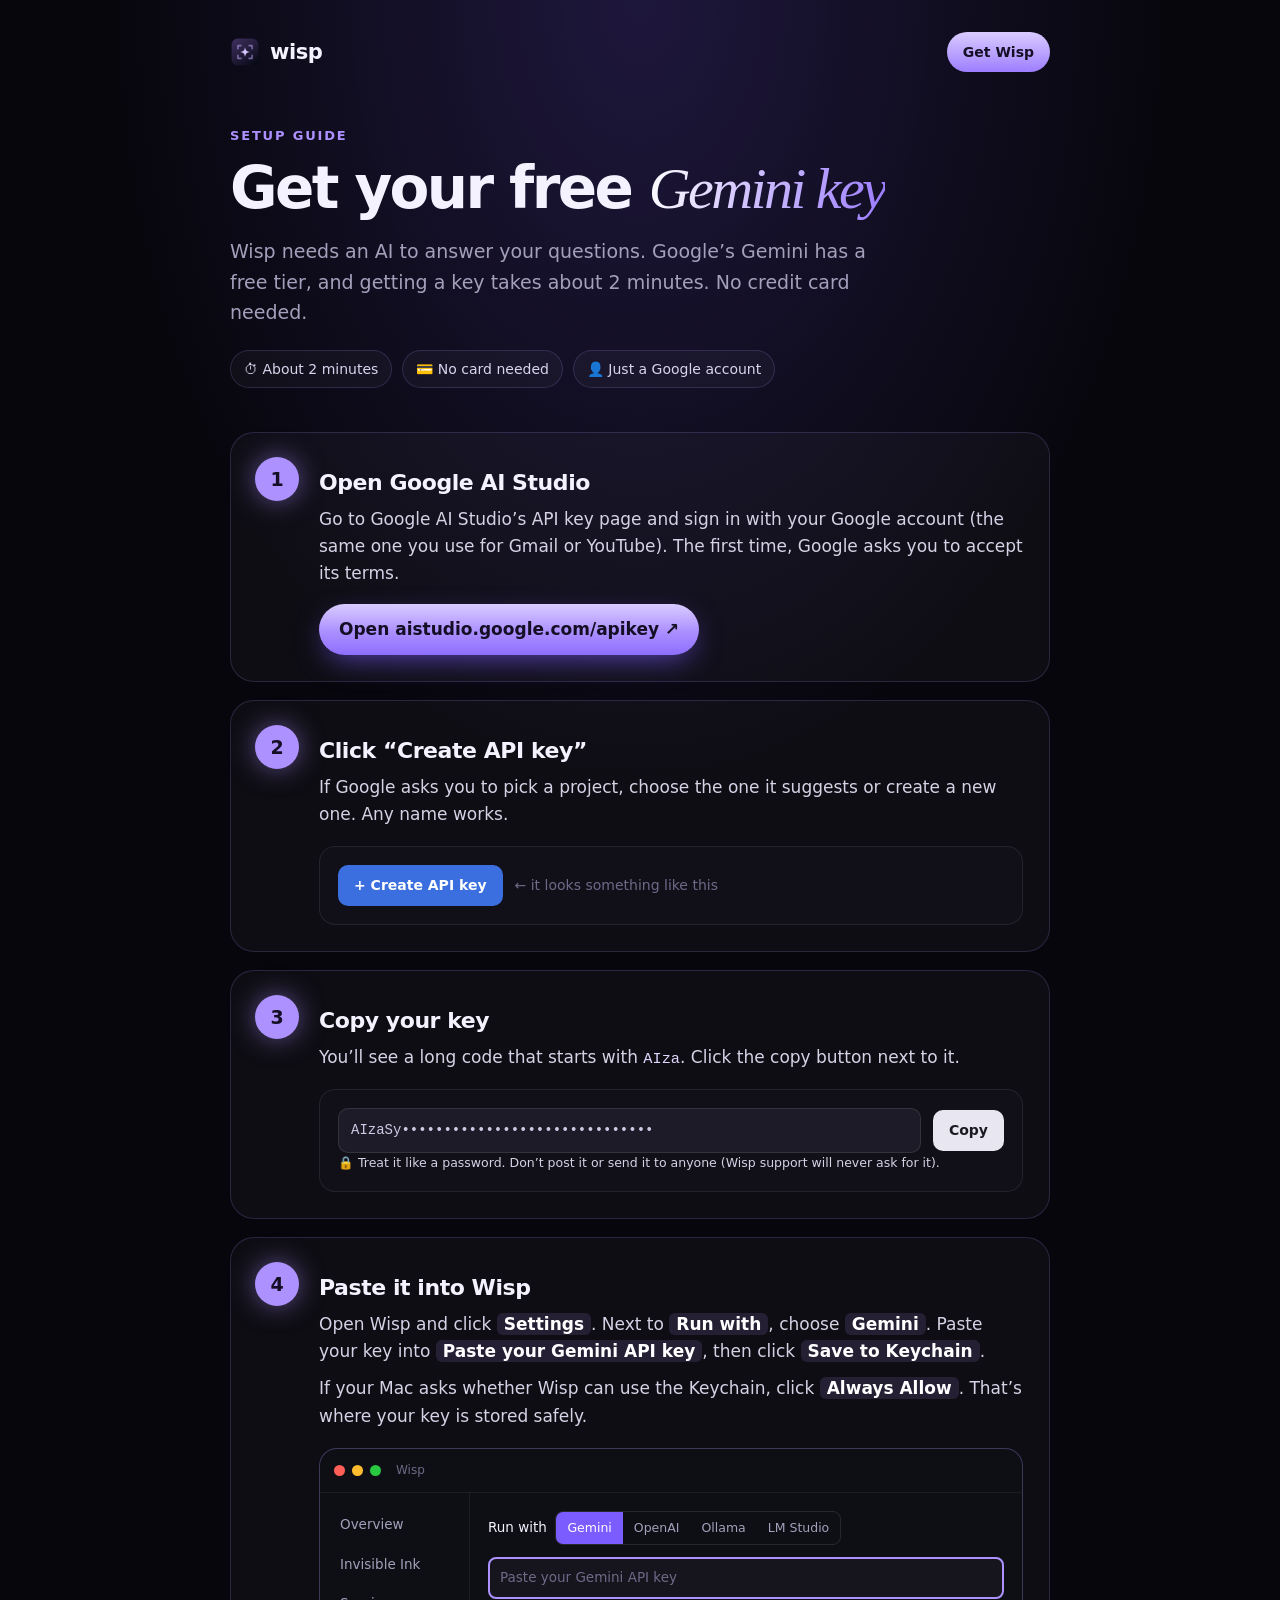
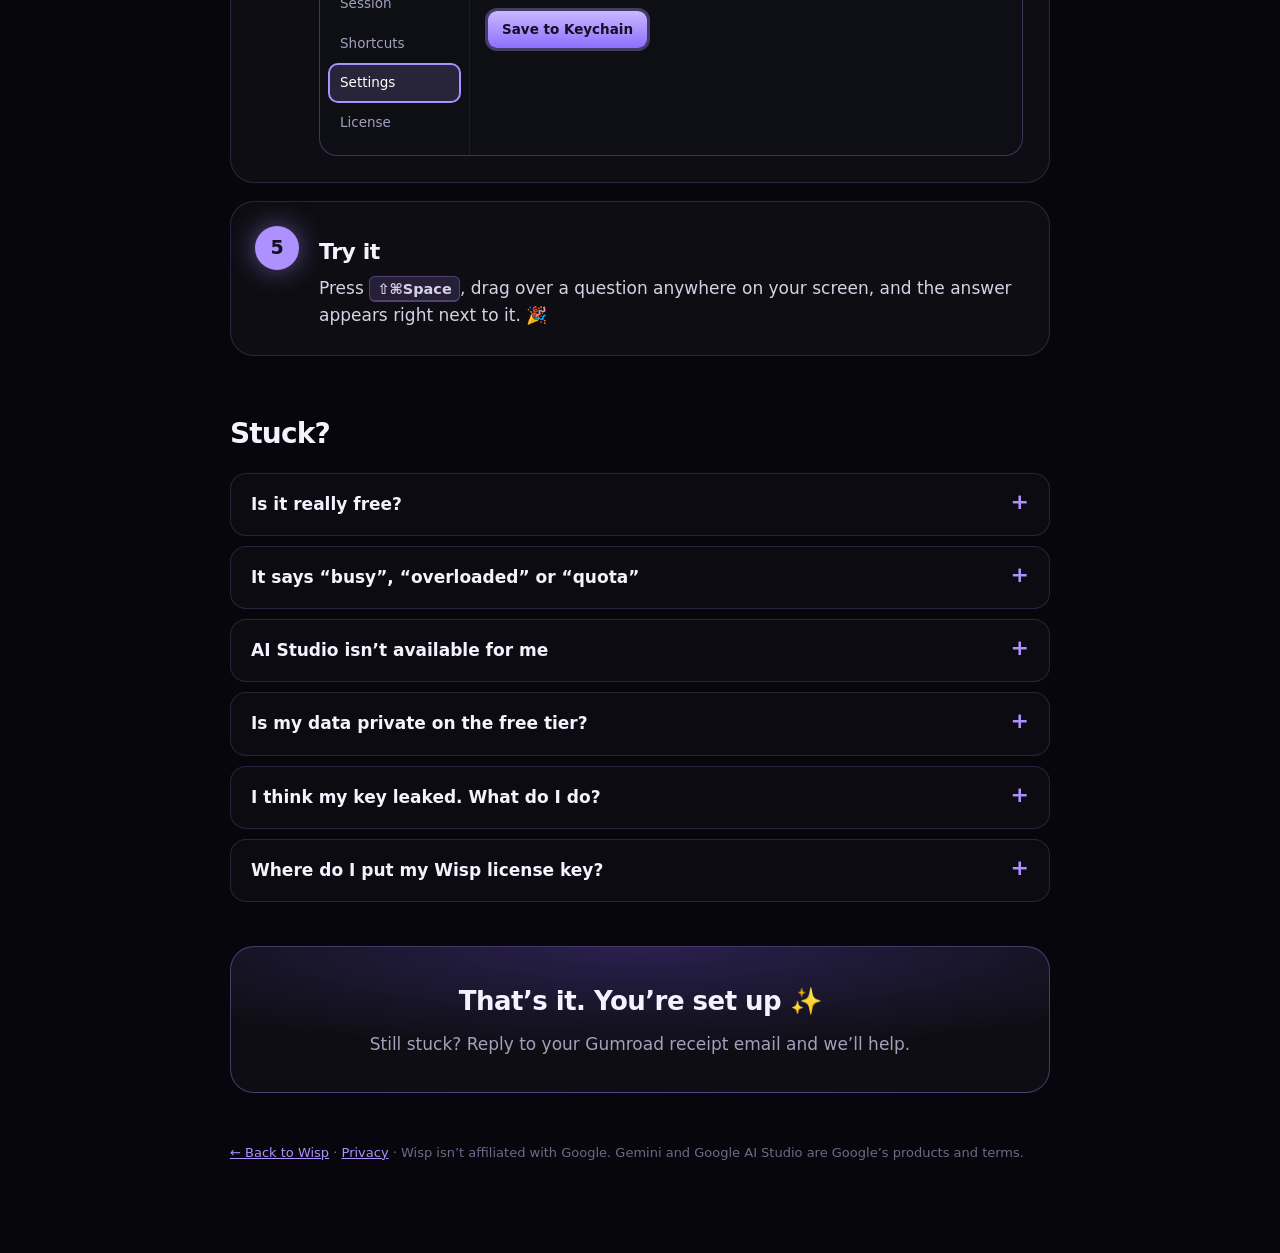
==== gemini-key.html @ 136d22f7 "Add a step-by-step free Gemini key guide" ====
<!doctype html>
<html lang="en">
<head>
<meta charset="utf-8">
<meta name="viewport" content="width=device-width, initial-scale=1">
<title>Get a free Gemini key for Wisp</title>
<meta name="description" content="A 2-minute, step-by-step guide to getting a free Google Gemini API key and adding it to Wisp for Mac.">
<meta name="theme-color" content="#07060c">
<link rel="icon" type="image/png" href="favicon.png">
<link rel="apple-touch-icon" href="apple-touch-icon.png">
<link rel="canonical" href="https://wispformac.com/gemini-key.html">
<meta property="og:title" content="Get a free Gemini key for Wisp (2 minutes)">
<meta property="og:description" content="Step by step: get a free Google Gemini API key and paste it into Wisp.">
<meta property="og:image" content="https://wispformac.com/og.png">
<style>
:root { --bg: #07060c; --ink: #f5f2ff; --muted: #a49fbb; --dim: #6e6987; --v: #ad91ff; --v2: #7b5cff; --line: rgba(173,145,255,.18);
  --font: -apple-system, BlinkMacSystemFont, "SF Pro Text", Inter, "Segoe UI", Roboto, system-ui, sans-serif;
  --mono: ui-monospace, "SF Mono", Menlo, Consolas, monospace; }
* { box-sizing: border-box; }
html { background: var(--bg); color-scheme: dark; }
body { margin: 0; color: var(--ink); font: 17px/1.6 var(--font); -webkit-font-smoothing: antialiased;
  background: radial-gradient(60% 40% at 50% 0%, rgba(123,92,255,.2), transparent 70%), var(--bg); }
a { color: var(--v); }
.wrap { width: min(820px, 100% - 32px); margin: 0 auto; padding: 32px 0 90px; }
.top { display: flex; align-items: center; justify-content: space-between; gap: 16px; }
.brand { display: inline-flex; align-items: center; gap: 10px; color: var(--ink); text-decoration: none; font: 700 21px/1 ui-rounded, var(--font); letter-spacing: -.02em; }
.brand img { width: 30px; height: 30px; border-radius: 8px; }
.pill-link { font-size: 14px; font-weight: 600; color: #140f25; background: linear-gradient(180deg, #d9ccff, #9d7eff); padding: 9px 16px; border-radius: 999px; text-decoration: none; }
.eyebrow { margin: 54px 0 12px; font-size: 13px; font-weight: 700; letter-spacing: .14em; text-transform: uppercase; color: var(--v); }
h1 { font-size: clamp(36px, 7vw, 58px); line-height: 1.02; letter-spacing: -.045em; margin: 0; }
h1 em { font-style: italic; font-weight: 500; font-family: "Instrument Serif", Georgia, serif; background: linear-gradient(100deg, #fff, #c9b8ff 50%, #9b7cff); -webkit-background-clip: text; background-clip: text; color: transparent; }
.lede { color: var(--muted); font-size: 19px; max-width: 640px; margin: 18px 0 0; }
.chips { display: flex; flex-wrap: wrap; gap: 10px; margin-top: 22px; }
.chips span { font-size: 14px; padding: 7px 13px; border-radius: 999px; border: 1px solid var(--line); background: rgba(255,255,255,.03); color: #d9d4ee; }
.steps { list-style: none; padding: 0; margin: 44px 0 0; display: grid; grid-template-columns: minmax(0, 1fr); gap: 18px; counter-reset: s; }
.step { position: relative; border: 1px solid var(--line); background: rgba(255,255,255,.03); border-radius: 24px; padding: 26px 26px 26px 88px; counter-increment: s; }
.step::before { content: counter(s); position: absolute; left: 24px; top: 24px; width: 44px; height: 44px; border-radius: 50%; display: grid; place-items: center;
  font-weight: 800; font-size: 19px; color: #140f25; background: var(--v); box-shadow: 0 0 26px rgba(173,145,255,.5); }
.step h2 { margin: 6px 0 6px; font-size: 22px; letter-spacing: -.02em; }
.step p { margin: 0; color: #d6d2e6; }
.step p + p { margin-top: 10px; }
.btn { display: inline-flex; align-items: center; gap: 8px; margin-top: 16px; padding: 12px 20px; border-radius: 999px; font-weight: 650; text-decoration: none;
  color: #140f25; background: linear-gradient(180deg, #d9ccff, #ab8fff 55%, #8e6eff); box-shadow: 0 10px 30px -8px rgba(123,92,255,.7); }
kbd { font: 600 .85em/1 var(--font); padding: .25em .5em; border-radius: .4em; background: #251f38; border: 1px solid rgba(173,145,255,.3); border-bottom-width: 2px; }
.ui { font-weight: 650; color: #fff; background: rgba(173,145,255,.14); padding: 1px 7px; border-radius: 6px; }
code { font-family: var(--mono); font-size: .9em; color: #e0d6ff; }
/* little illustrations */
.mock { margin-top: 18px; border-radius: 16px; border: 1px solid rgba(255,255,255,.08); background: #111019; padding: 18px; font-size: 14px; }
.mock .row { display: flex; align-items: center; gap: 12px; flex-wrap: wrap; }
.fake-btn { display: inline-block; padding: 9px 16px; border-radius: 10px; background: #e8e6f0; color: #1b1a22; font-weight: 600; font-size: 14px; }
.fake-btn.blue { background: #3b6fe0; color: #fff; }
.keybox { font-family: var(--mono); font-size: 14px; background: #1d1b27; border: 1px solid rgba(255,255,255,.1); border-radius: 10px; padding: 10px 12px; color: #cfc9e6; flex: 1; min-width: 0; overflow: hidden; white-space: nowrap; text-overflow: ellipsis; }
.hint { font-size: 12.5px; color: var(--dim); margin-top: 8px; }
.wisp-panel { margin-top: 18px; border-radius: 18px; border: 1px solid rgba(173,145,255,.3); background: #0e0f14; overflow: hidden; font-size: 13.5px; }
.wisp-panel .bar { display: flex; gap: 7px; padding: 12px 14px; border-bottom: 1px solid rgba(255,255,255,.06); align-items: center; color: var(--dim); font-size: 12px; }
.wisp-panel .bar i { width: 11px; height: 11px; border-radius: 50%; background: #ff5f57; }
.wisp-panel .bar i:nth-child(2) { background: #febc2e; } .wisp-panel .bar i:nth-child(3) { background: #28c840; }
.wisp-panel .body { display: grid; grid-template-columns: 150px 1fr; min-height: 230px; }
.wisp-panel nav { border-right: 1px solid rgba(255,255,255,.06); padding: 14px 10px; display: grid; gap: 4px; align-content: start; color: var(--muted); }
.wisp-panel nav span { padding: 7px 10px; border-radius: 8px; }
.wisp-panel nav span.on { background: rgba(173,145,255,.16); color: #fff; outline: 2px solid var(--v); }
.wisp-panel .main { padding: 18px; display: grid; gap: 12px; align-content: start; }
.seg { display: inline-flex; flex-wrap: wrap; border: 1px solid rgba(255,255,255,.1); border-radius: 8px; overflow: hidden; }
.seg span { padding: 6px 11px; color: var(--muted); font-size: 12.5px; }
.seg span.on { background: var(--v2); color: #fff; }
.field { border: 2px solid var(--v); border-radius: 8px; padding: 8px 10px; color: var(--dim); background: #16151e; }
.save { justify-self: start; padding: 8px 14px; border-radius: 9px; background: linear-gradient(180deg, #c9b8ff, #8e6eff); color: #140f25; font-weight: 700; outline: 3px solid rgba(173,145,255,.35); }
@media (max-width: 560px) { .step { padding: 80px 20px 22px; } .step::before { top: 20px; left: 20px; } .wisp-panel .body { grid-template-columns: 1fr; } .wisp-panel nav { display: none; } }
.faq { margin-top: 56px; }
.faq h2 { font-size: 28px; letter-spacing: -.03em; margin: 0 0 16px; }
details { border: 1px solid var(--line); border-radius: 16px; background: rgba(255,255,255,.025); margin-top: 10px; }
summary { cursor: pointer; list-style: none; padding: 17px 20px; font-weight: 650; display: flex; gap: 12px; }
summary::-webkit-details-marker { display: none; }
summary::after { content: "+"; margin-left: auto; color: var(--v); font-size: 22px; line-height: 1; }
details[open] summary::after { content: "–"; }
details p { margin: 0; padding: 0 20px 18px; color: var(--muted); font-size: 15.5px; }
.done { margin-top: 44px; text-align: center; border-radius: 24px; padding: 34px 22px; border: 1px solid rgba(173,145,255,.35);
  background: radial-gradient(120% 120% at 50% 0%, rgba(123,92,255,.25), transparent 60%), rgba(255,255,255,.03); }
.done h2 { margin: 0; font-size: 26px; letter-spacing: -.02em; }
.done p { color: var(--muted); margin: 8px 0 0; }
footer { margin-top: 50px; color: var(--dim); font-size: 13px; }
</style>
</head>
<body>
<main class="wrap">
  <div class="top">
    <a class="brand" href="./"><img src="icon.png" alt="" width="30" height="30"><span>wisp</span></a>
    <a class="pill-link" href="https://gamingdude1.gumroad.com/l/wisp-lifetime">Get Wisp</a>
  </div>

  <p class="eyebrow">Setup guide</p>
  <h1>Get your free <em>Gemini key</em></h1>
  <p class="lede">Wisp needs an AI to answer your questions. Google’s Gemini has a free tier, and getting a key takes about 2 minutes. No credit card needed.</p>
  <div class="chips"><span>⏱ About 2 minutes</span><span>💳 No card needed</span><span>👤 Just a Google account</span></div>

  <ol class="steps">
    <li class="step">
      <h2>Open Google AI Studio</h2>
      <p>Go to Google AI Studio’s API key page and sign in with your Google account (the same one you use for Gmail or YouTube). The first time, Google asks you to accept its terms.</p>
      <a class="btn" href="https://aistudio.google.com/apikey" target="_blank" rel="noopener">Open aistudio.google.com/apikey ↗</a>
    </li>
    <li class="step">
      <h2>Click “Create API key”</h2>
      <p>If Google asks you to pick a project, choose the one it suggests or create a new one. Any name works.</p>
      <div class="mock" aria-hidden="true">
        <div class="row"><span class="fake-btn blue">+ Create API key</span><span style="color:var(--dim)">← it looks something like this</span></div>
      </div>
    </li>
    <li class="step">
      <h2>Copy your key</h2>
      <p>You’ll see a long code that starts with <code>AIza</code>. Click the copy button next to it.</p>
      <div class="mock" aria-hidden="true">
        <div class="row"><span class="keybox">AIzaSy••••••••••••••••••••••••••••••</span><span class="fake-btn">Copy</span></div>
        <p class="hint">🔒 Treat it like a password. Don’t post it or send it to anyone (Wisp support will never ask for it).</p>
      </div>
    </li>
    <li class="step">
      <h2>Paste it into Wisp</h2>
      <p>Open Wisp and click <span class="ui">Settings</span>. Next to <span class="ui">Run with</span>, choose <span class="ui">Gemini</span>. Paste your key into <span class="ui">Paste your Gemini API key</span>, then click <span class="ui">Save to Keychain</span>.</p>
      <p>If your Mac asks whether Wisp can use the Keychain, click <span class="ui">Always Allow</span>. That’s where your key is stored safely.</p>
      <div class="wisp-panel" aria-hidden="true">
        <div class="bar"><i></i><i></i><i></i><span style="margin-left:8px">Wisp</span></div>
        <div class="body">
          <nav><span>Overview</span><span>Invisible Ink</span><span>Session</span><span>Shortcuts</span><span class="on">Settings</span><span>License</span></nav>
          <div class="main">
            <div>Run with &nbsp;<span class="seg"><span class="on">Gemini</span><span>OpenAI</span><span>Ollama</span><span>LM Studio</span></span></div>
            <div class="field">Paste your Gemini API key</div>
            <span class="save">Save to Keychain</span>
          </div>
        </div>
      </div>
    </li>
    <li class="step">
      <h2>Try it</h2>
      <p>Press <kbd>⇧⌘Space</kbd>, drag over a question anywhere on your screen, and the answer appears right next to it. 🎉</p>
    </li>
  </ol>

  <section class="faq">
    <h2>Stuck?</h2>
    <details><summary>Is it really free?</summary><p>Yes. Gemini’s free tier has usage limits, so if you ask a lot in a short time, a model can say it’s busy or out of quota. When that happens, Wisp automatically tries your key’s other Gemini models (the “Keep trying other Gemini models” switch in Settings, on by default). Waiting a little also fixes it.</p></details>
    <details><summary>It says “busy”, “overloaded” or “quota”</summary><p>That’s Google’s free tier being full for a moment, not a problem with your key. Wait a minute and try again, or pick a different model in Settings → Model and click <b>Refresh models</b>.</p></details>
    <details><summary>AI Studio isn’t available for me</summary><p>Google AI Studio isn’t offered in every country, and Google’s terms require you to be 18 or older. If you can’t use it, Wisp also works with an OpenAI key (pay as you go), or fully offline with Ollama or LM Studio, which are free.</p></details>
    <details><summary>Is my data private on the free tier?</summary><p>On Gemini’s free tier, Google may use what you send to improve its products, so avoid capturing anything private. For sensitive stuff, run Wisp offline with Ollama or LM Studio, where nothing leaves your Mac.</p></details>
    <details><summary>I think my key leaked. What do I do?</summary><p>Go back to aistudio.google.com/apikey, delete that key, and create a new one. Then paste the new key into Wisp and click Save to Keychain.</p></details>
    <details><summary>Where do I put my Wisp license key?</summary><p>That’s a different key! Your Wisp license key comes in your Gumroad receipt email. Paste it on Wisp’s <b>License</b> page.</p></details>
  </section>

  <div class="done">
    <h2>That’s it. You’re set up ✨</h2>
    <p>Still stuck? Reply to your Gumroad receipt email and we’ll help.</p>
  </div>

  <footer><a href="./">← Back to Wisp</a> · <a href="privacy.html">Privacy</a> · Wisp isn’t affiliated with Google. Gemini and Google AI Studio are Google’s products and terms.</footer>
</main>
</body>
</html>
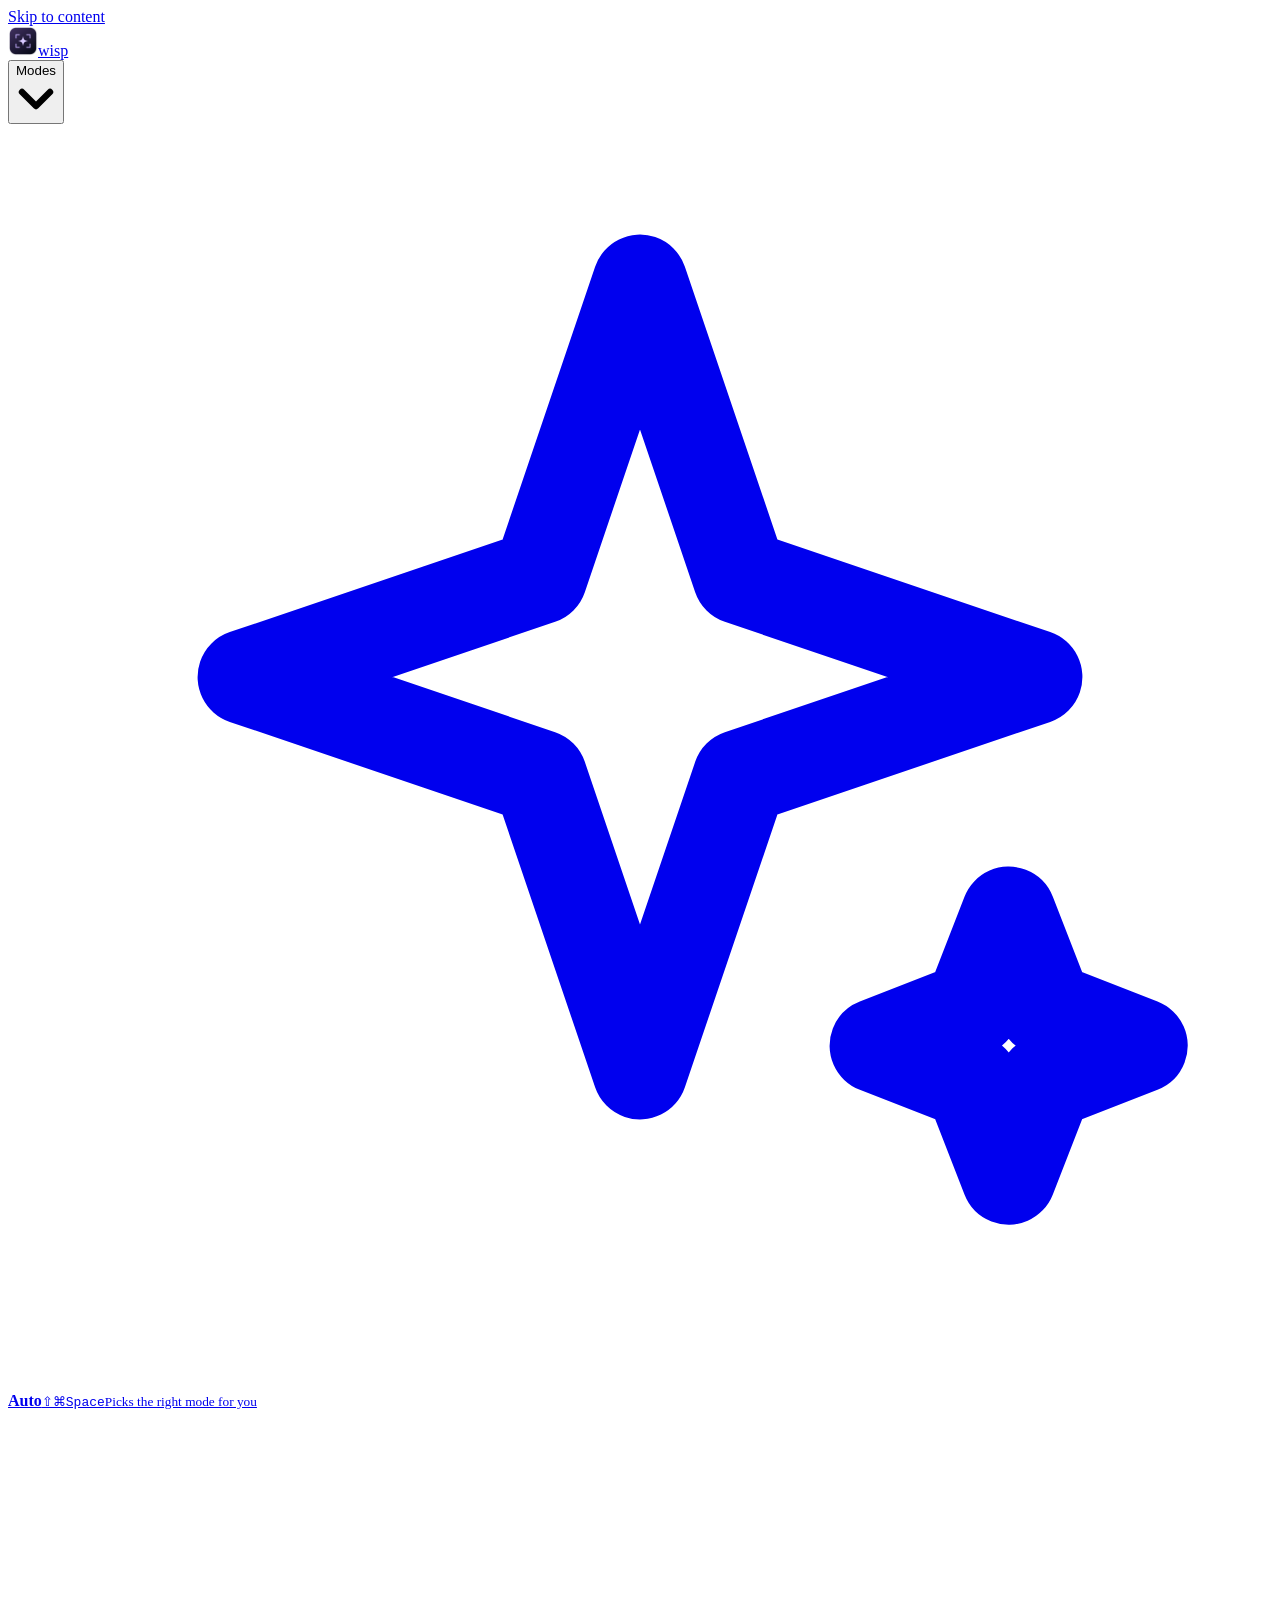
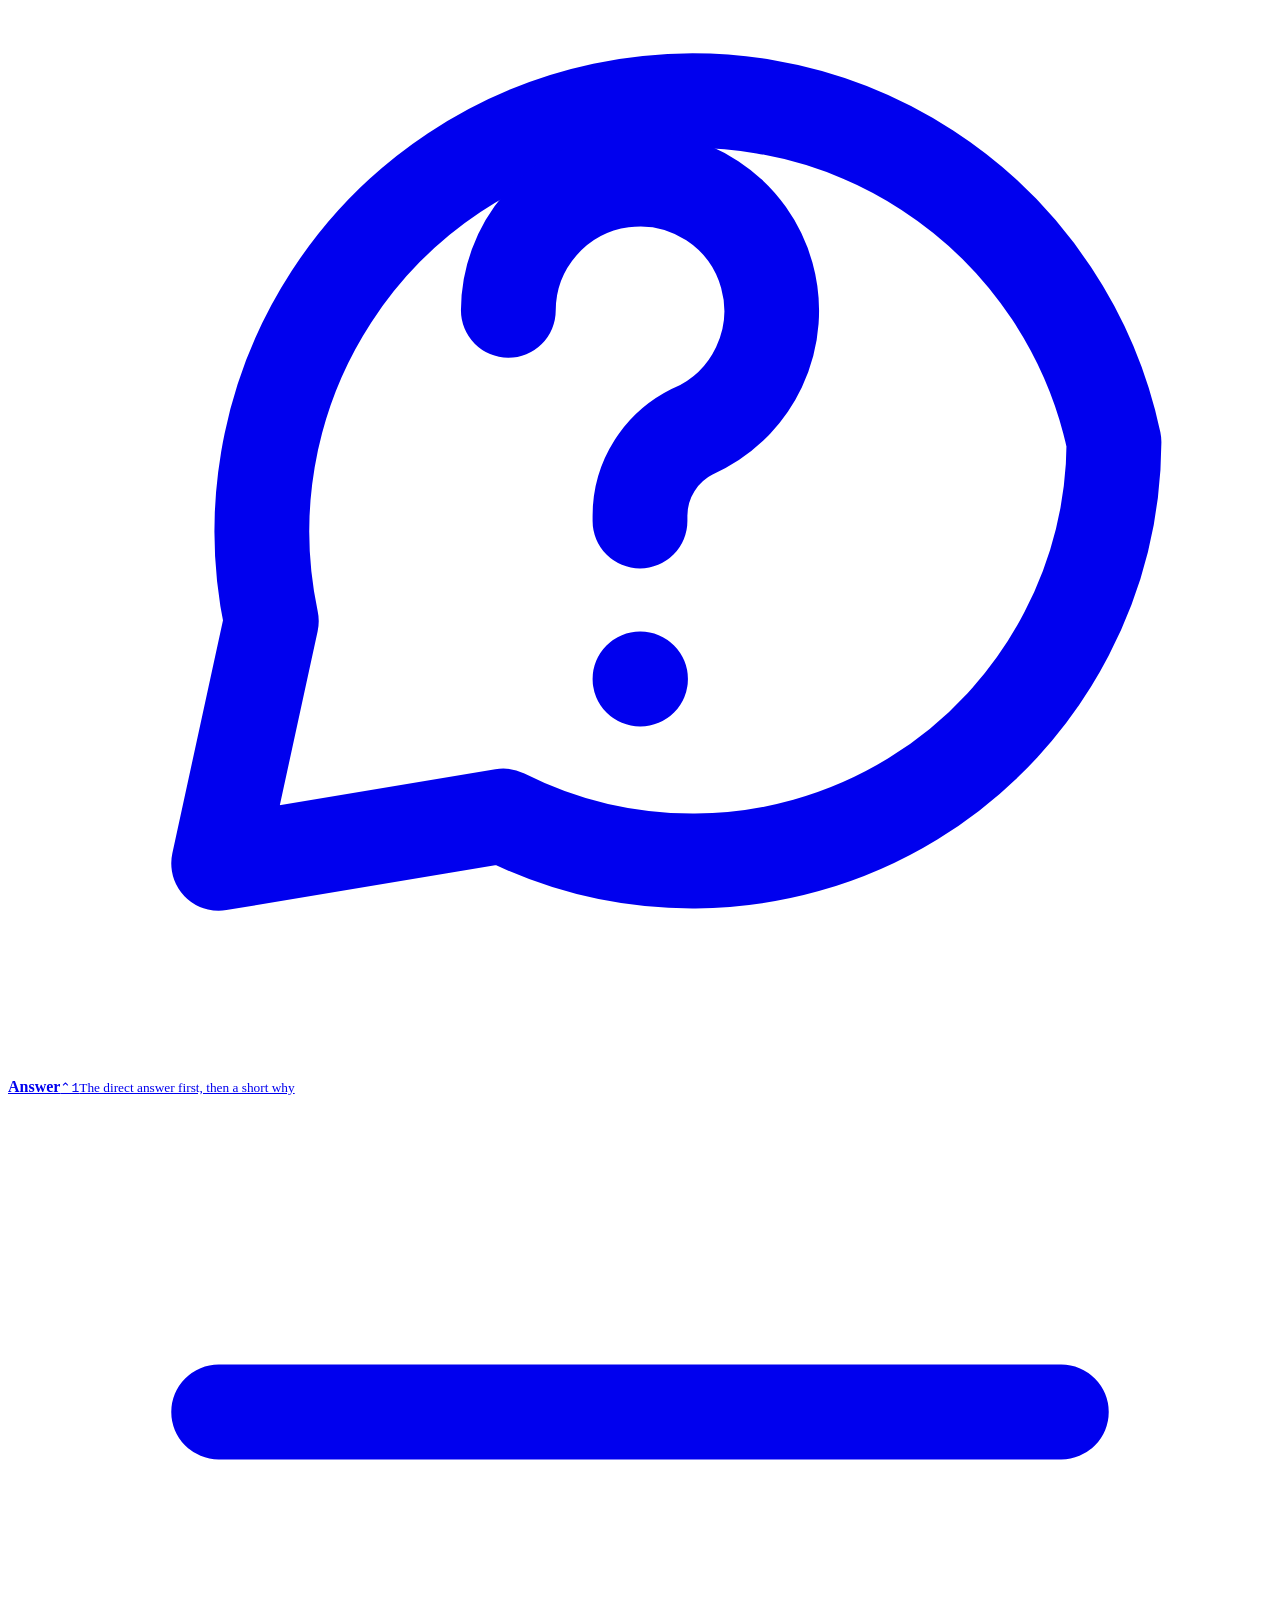
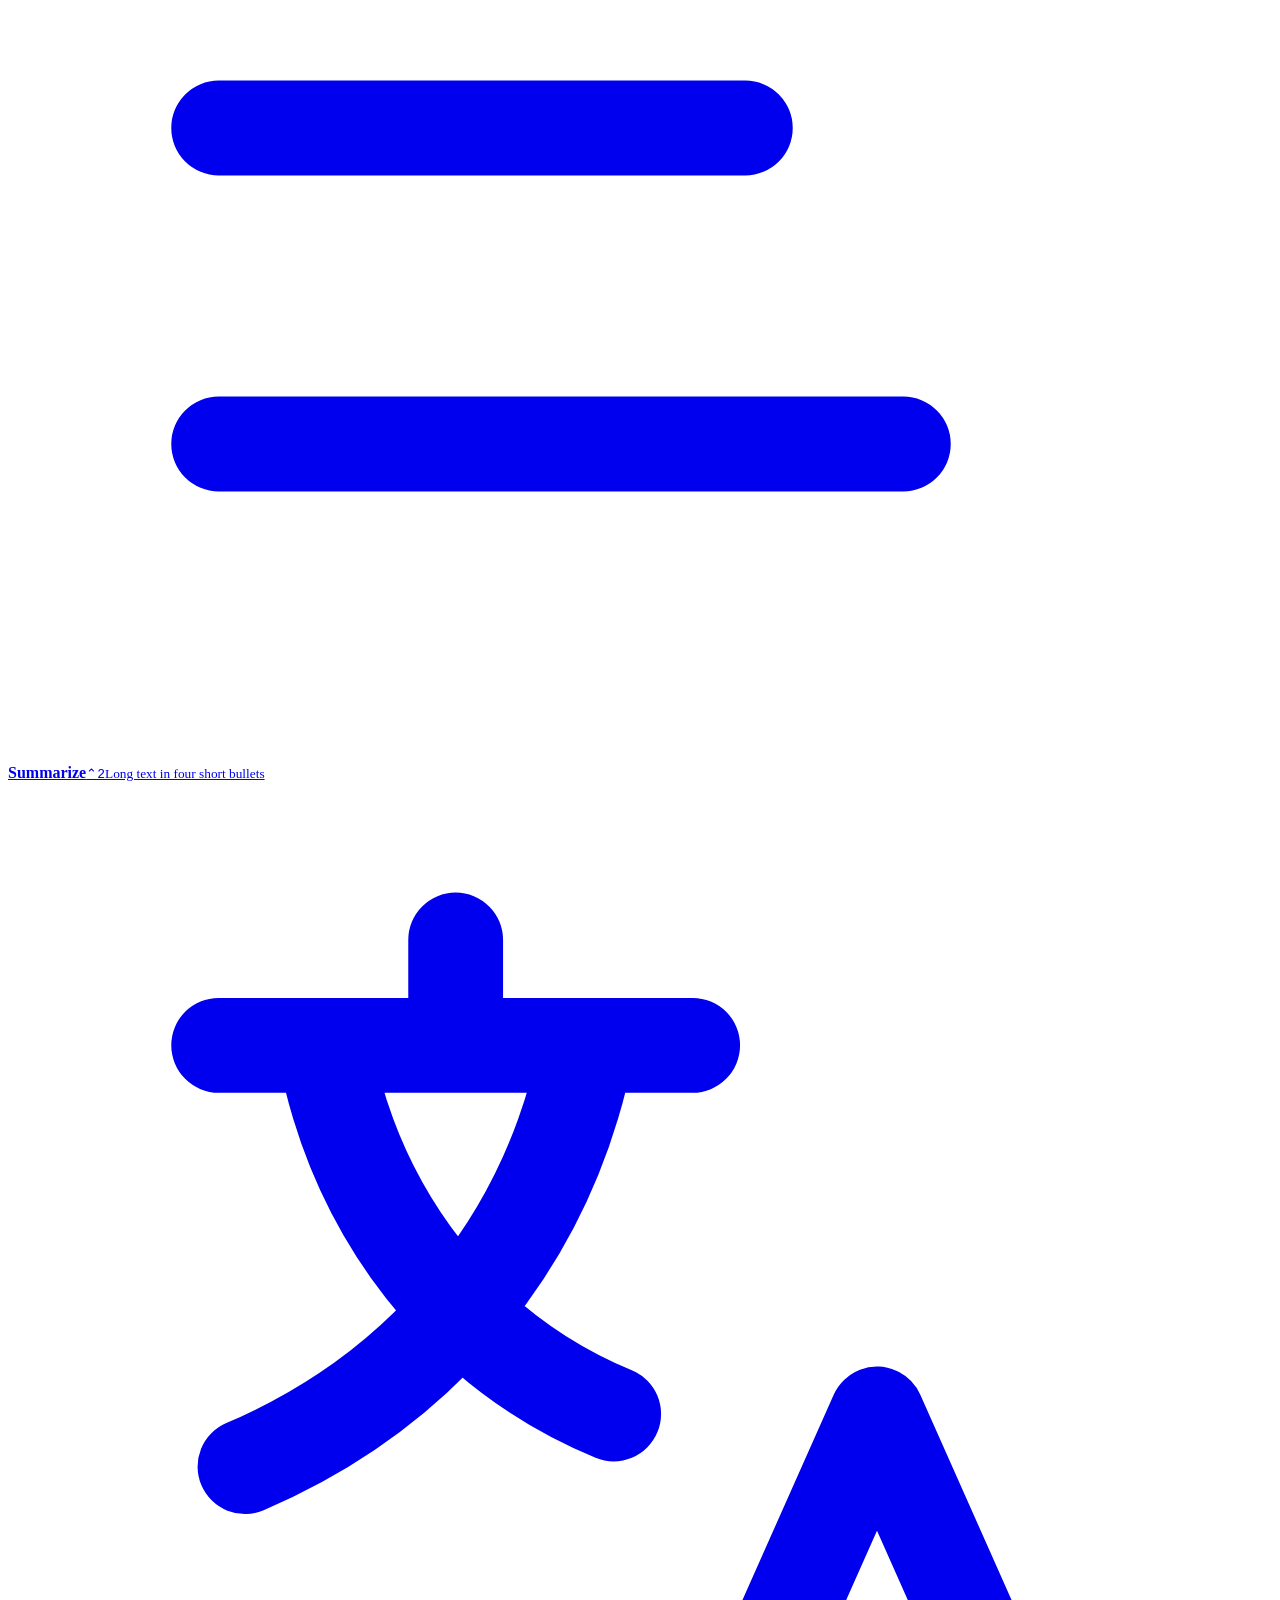
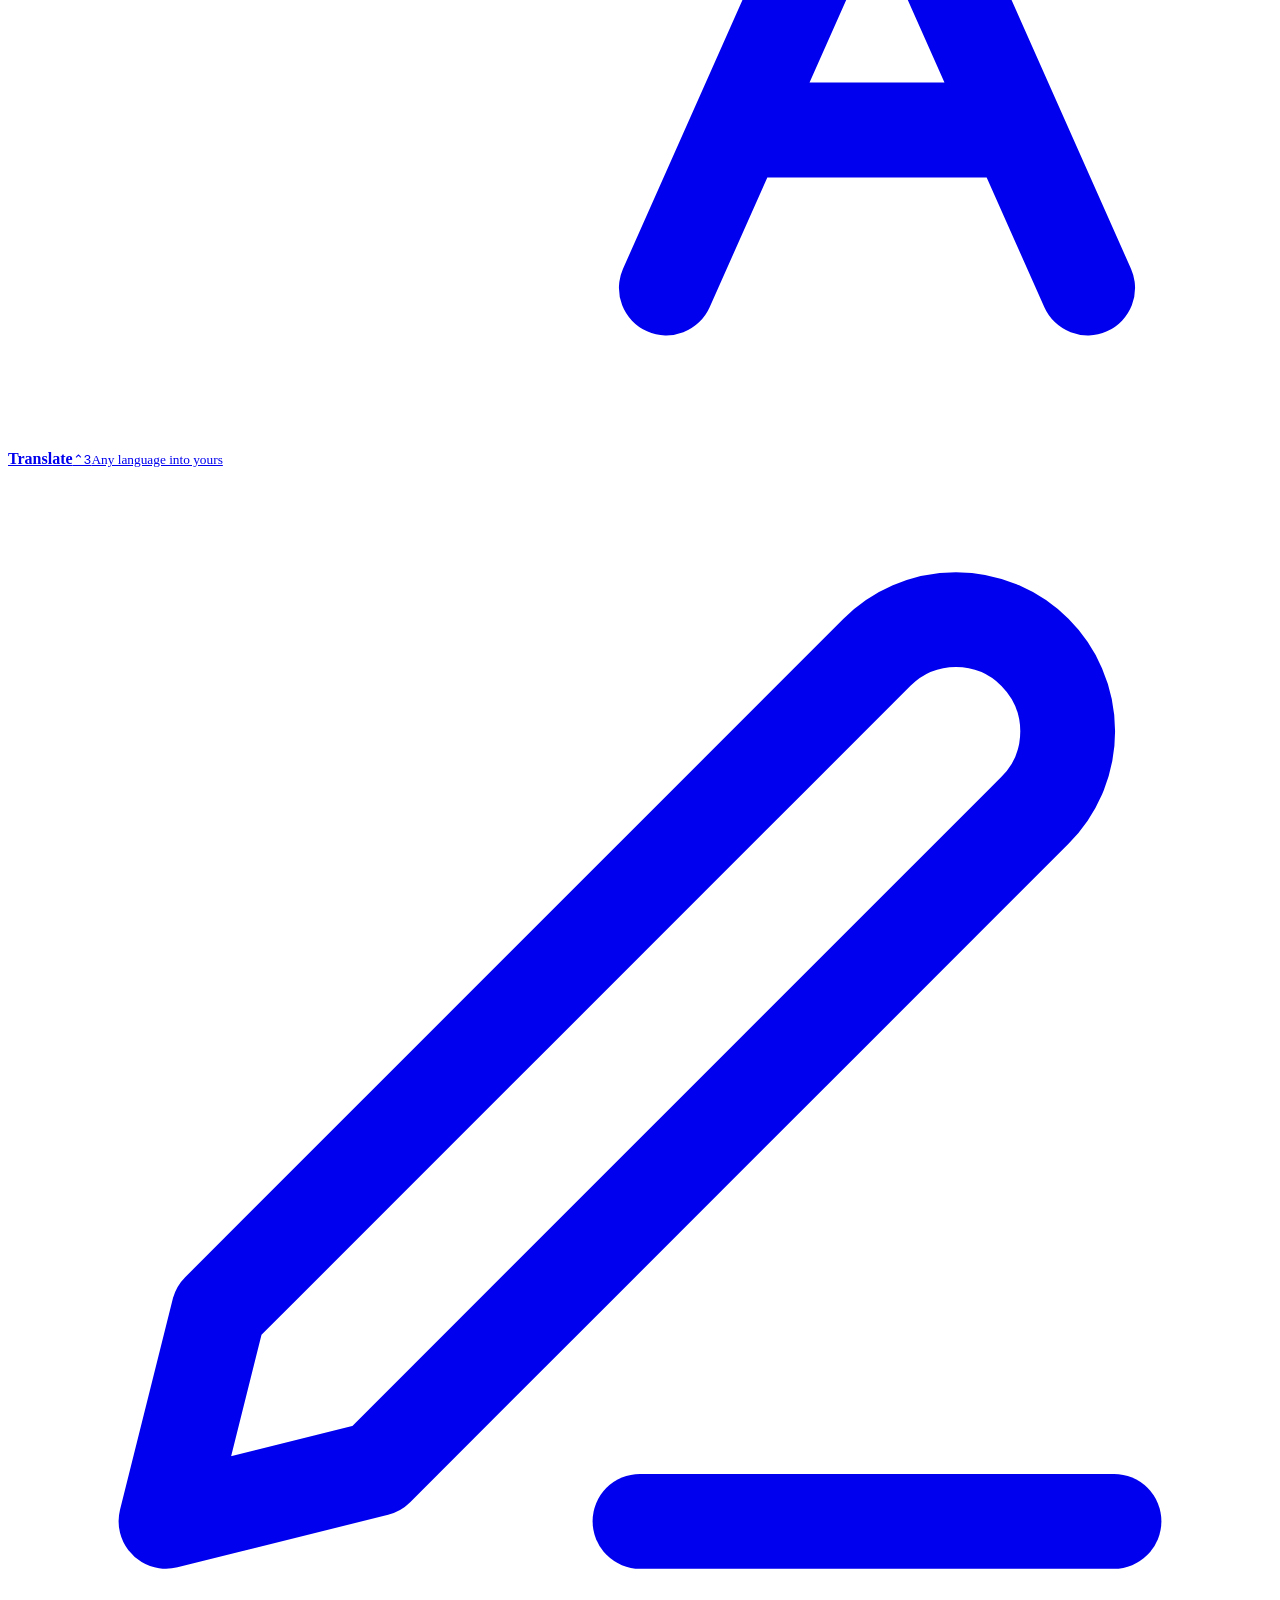
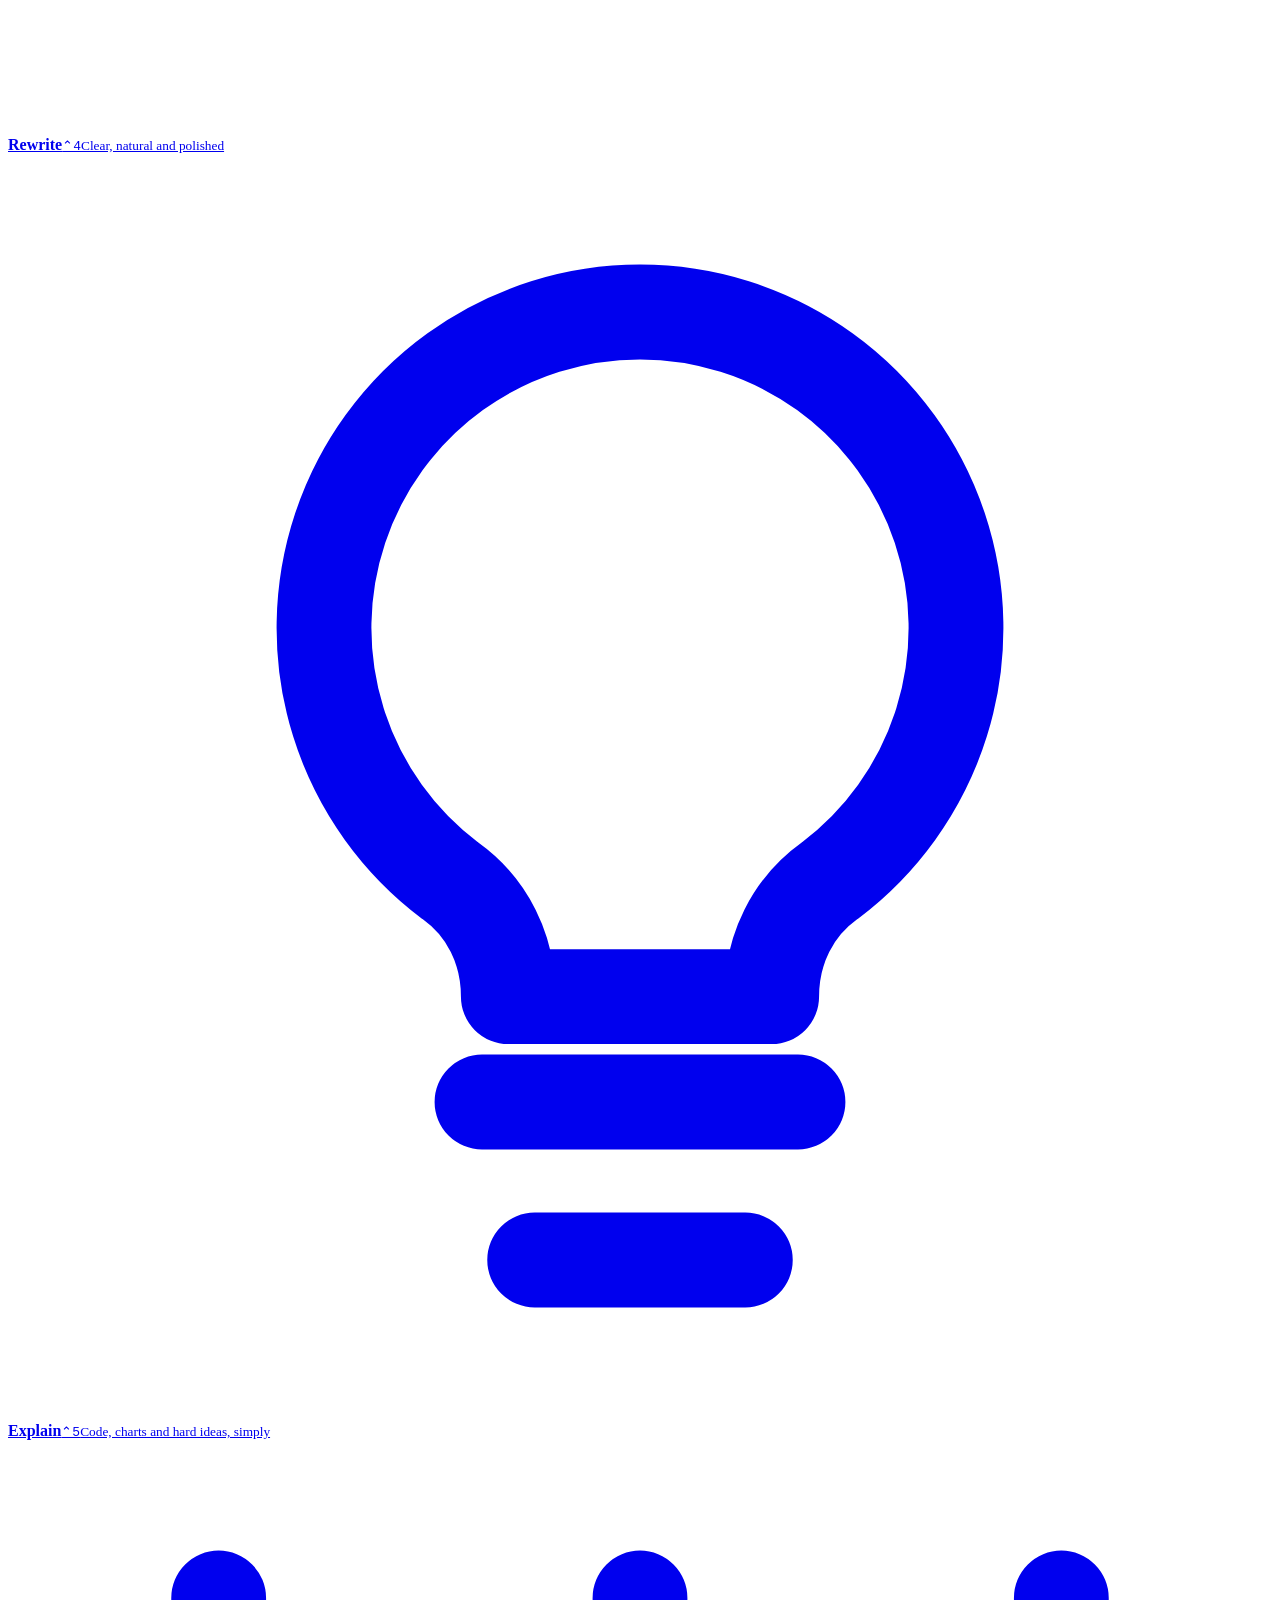
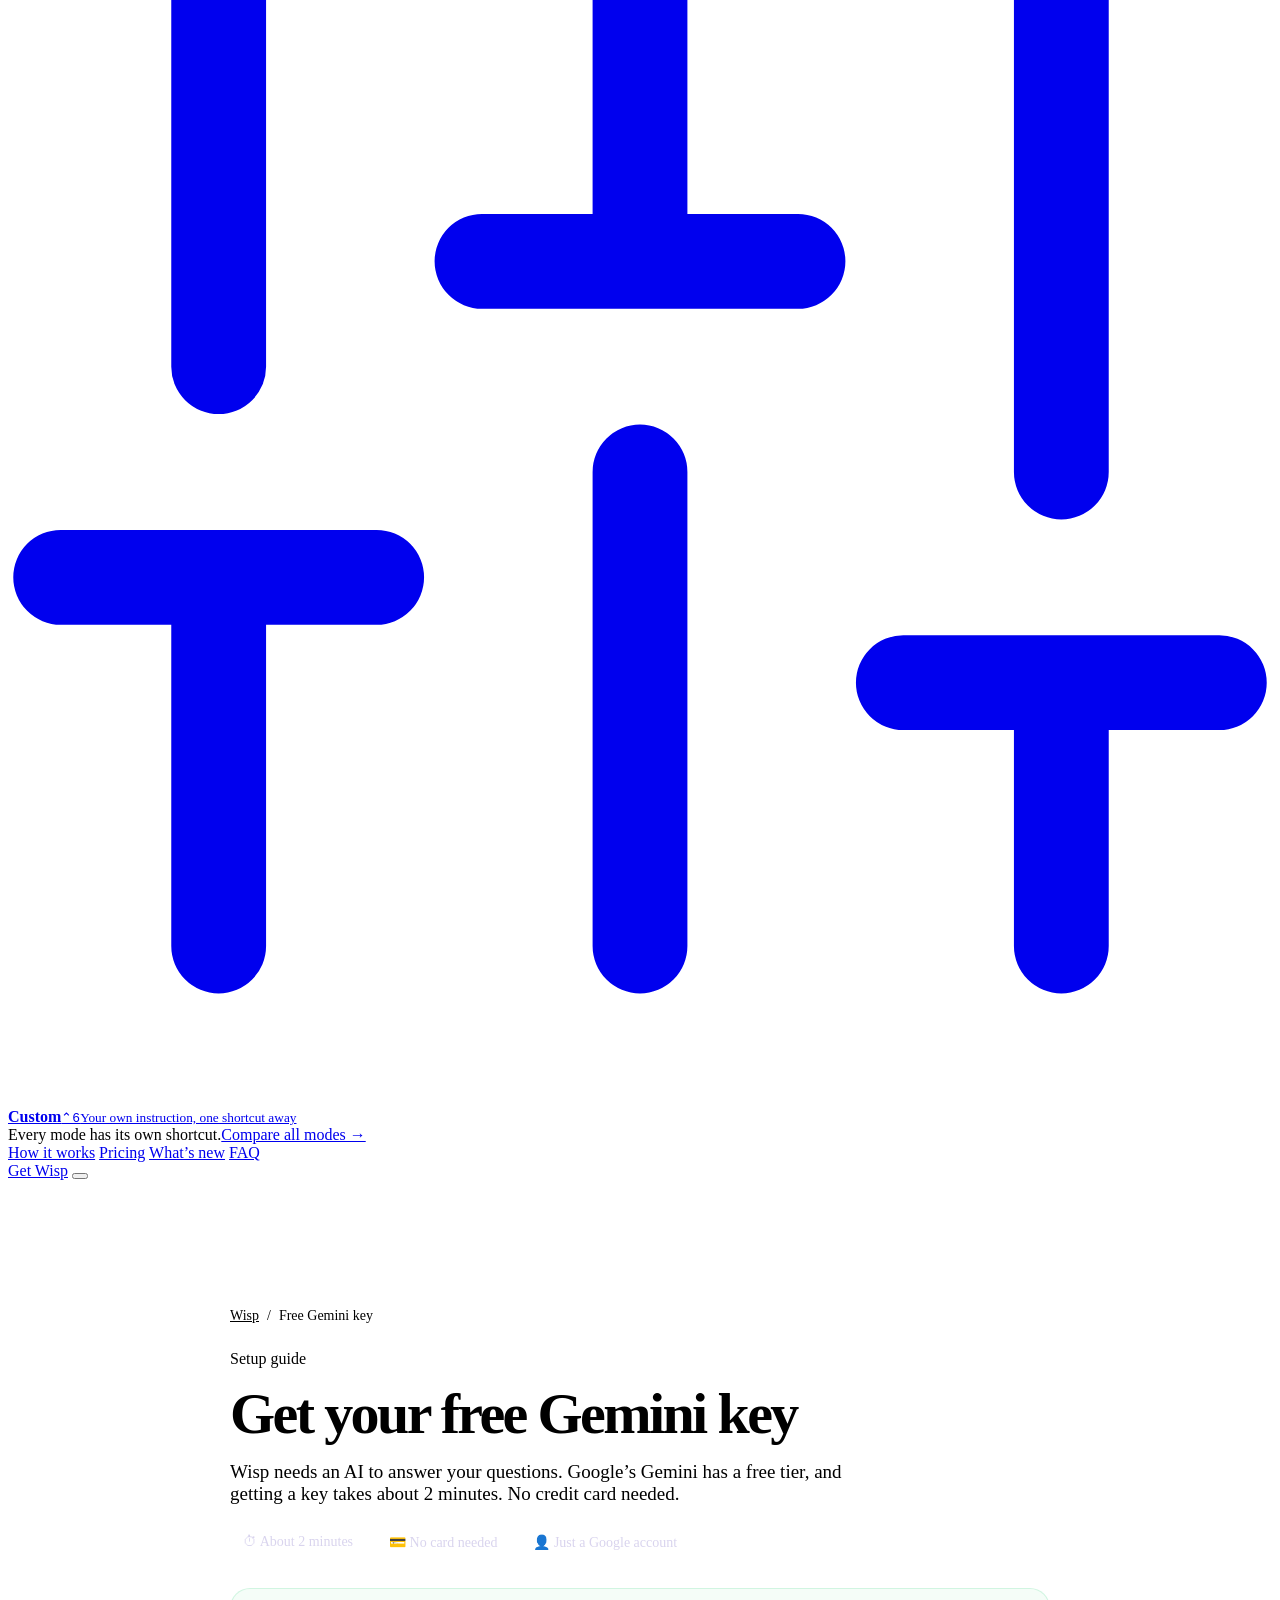
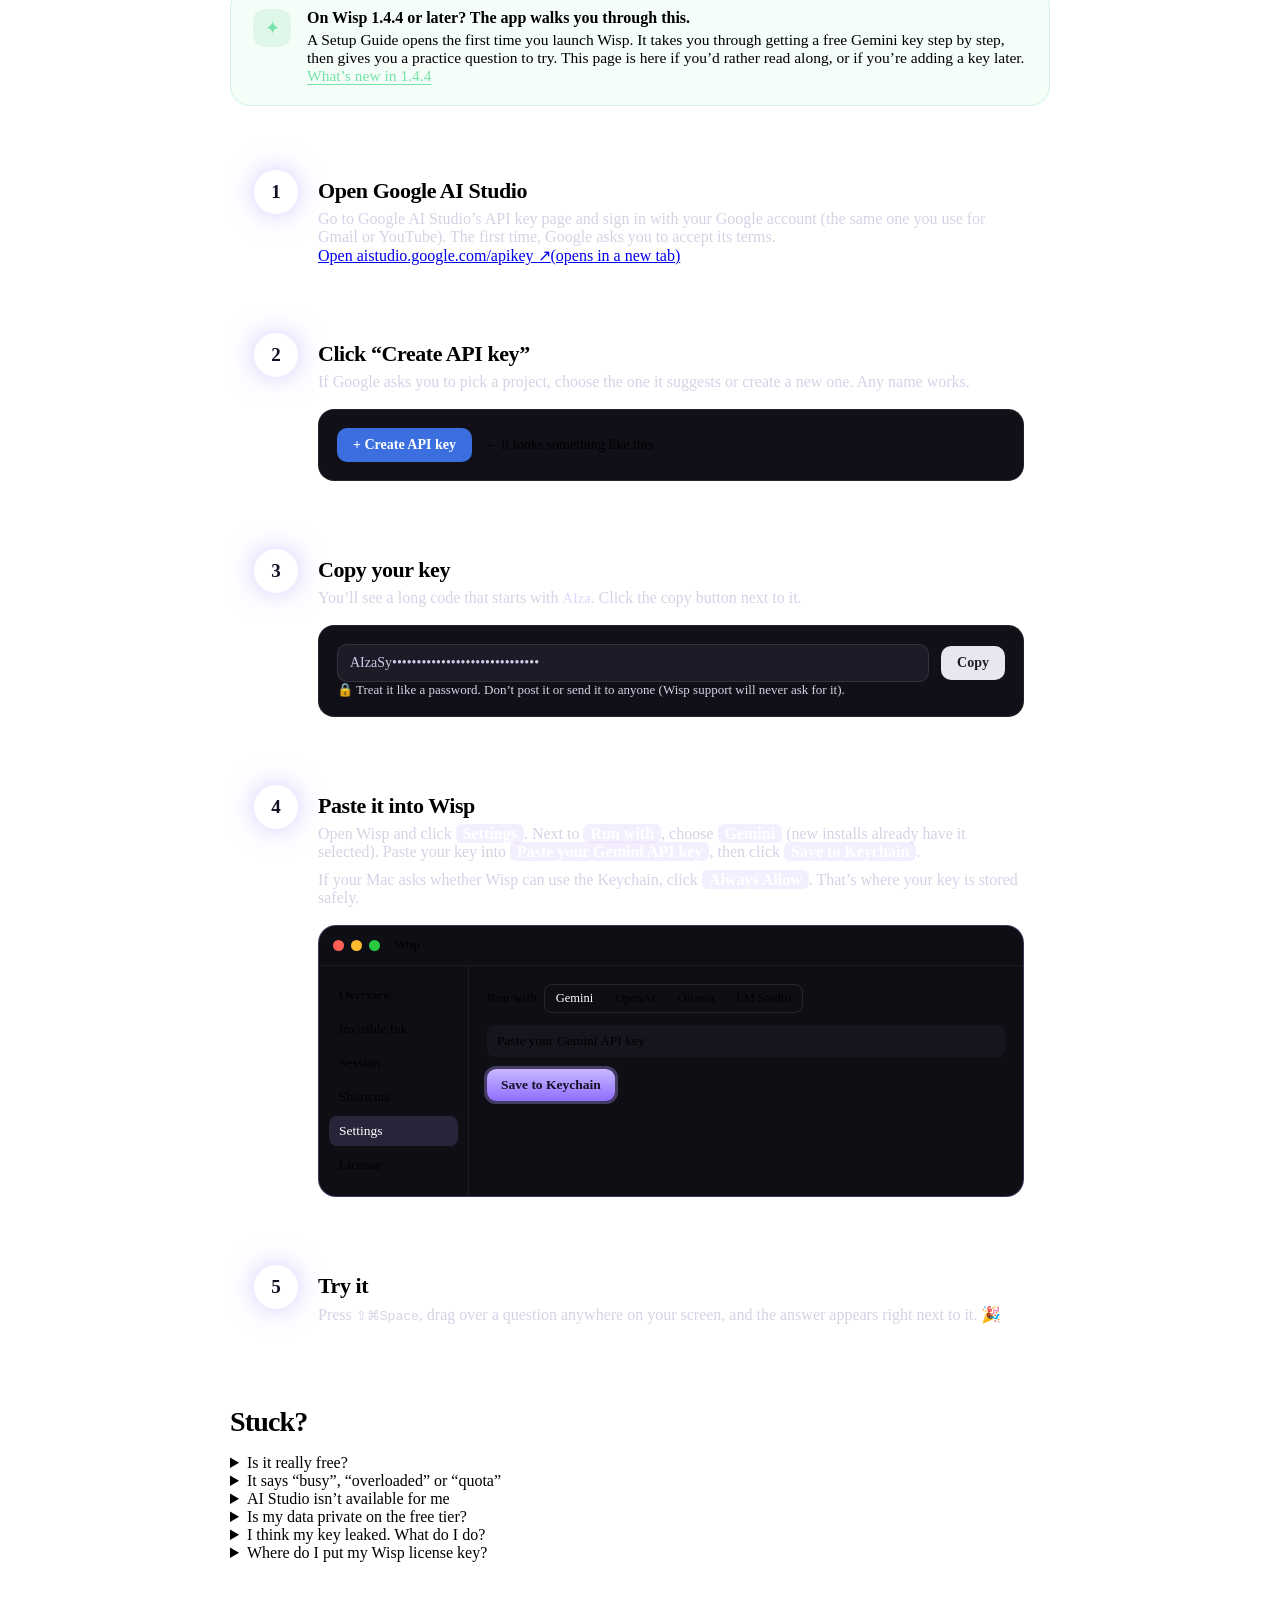
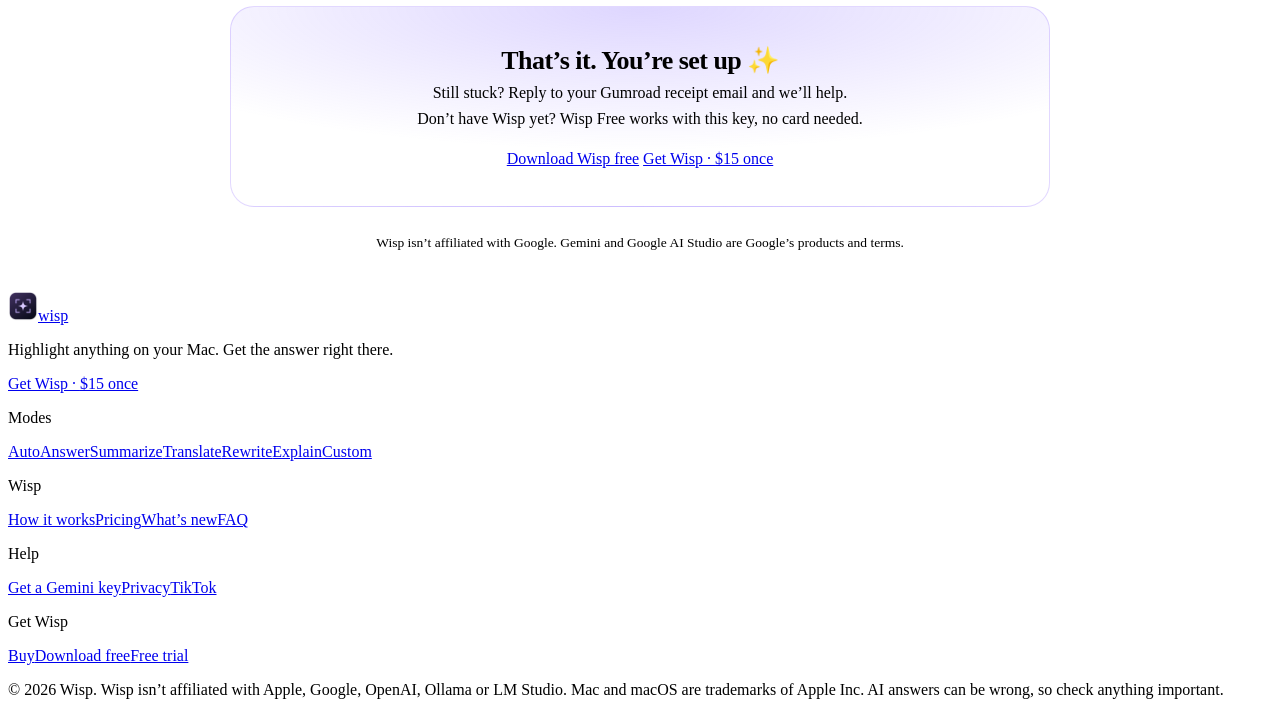
==== commit e0207da8: "Move privacy and the Gemini guide onto the shared layout; add sitemap The privacy policy wording is " ====
--- a/gemini-key.html
+++ b/gemini-key.html
@@ -2,126 +2,200 @@
 <html lang="en">
 <head>
 <meta charset="utf-8">
-<meta name="viewport" content="width=device-width, initial-scale=1">
-<title>Get a free Gemini key for Wisp</title>
-<meta name="description" content="A 2-minute, step-by-step guide to getting a free Google Gemini API key and adding it to Wisp for Mac.">
+<meta name="viewport" content="width=device-width, initial-scale=1, viewport-fit=cover">
+<title>How to get a free Gemini API key for Wisp (step by step)</title>
+<meta name="description" content="A 2-minute, step-by-step guide to getting a free Google Gemini API key and adding it to Wisp for Mac. No credit card needed.">
+<link rel="canonical" href="https://wispformac.com/gemini-key.html">
 <meta name="theme-color" content="#07060c">
 <link rel="icon" type="image/png" href="favicon.png">
 <link rel="apple-touch-icon" href="apple-touch-icon.png">
-<link rel="canonical" href="https://wispformac.com/gemini-key.html">
+<meta property="og:type" content="article">
+<meta property="og:site_name" content="Wisp">
+<meta property="og:locale" content="en_US">
 <meta property="og:title" content="Get a free Gemini key for Wisp (2 minutes)">
 <meta property="og:description" content="Step by step: get a free Google Gemini API key and paste it into Wisp.">
-<meta property="og:image" content="https://wispformac.com/og.png">
+<meta property="og:url" content="https://wispformac.com/gemini-key.html">
+<meta property="og:image" content="https://wispformac.com/og/gemini-key.jpg">
+<meta property="og:image:width" content="1200">
+<meta property="og:image:height" content="630">
+<meta property="og:image:alt" content="Get a free Gemini key for Wisp, step by step">
+<meta name="twitter:card" content="summary_large_image">
+<meta name="twitter:title" content="Get a free Gemini key for Wisp (2 minutes)">
+<meta name="twitter:description" content="Step by step: get a free Google Gemini API key and paste it into Wisp.">
+<meta name="twitter:image" content="https://wispformac.com/og/gemini-key.jpg">
+<meta name="twitter:image:alt" content="Get a free Gemini key for Wisp, step by step">
+<link rel="preconnect" href="https://fonts.googleapis.com">
+<link rel="preconnect" href="https://fonts.gstatic.com" crossorigin>
+<link href="https://fonts.googleapis.com/css2?family=Instrument+Serif:ital@0;1&family=Inter:wght@400;500;600;700;800&display=swap" rel="stylesheet">
+<link rel="stylesheet" href="assets/site.css">
+<script src="assets/site.js" defer></script>
+<script type="application/ld+json">
+{
+ "@context": "https://schema.org",
+ "@type": "BreadcrumbList",
+ "itemListElement": [
+  {"@type": "ListItem", "position": 1, "name": "Wisp", "item": "https://wispformac.com/"},
+  {"@type": "ListItem", "position": 2, "name": "Get a free Gemini key", "item": "https://wispformac.com/gemini-key.html"}
+ ]
+}
+</script>
 <style>
-:root { --bg: #07060c; --ink: #f5f2ff; --muted: #a49fbb; --dim: #6e6987; --v: #ad91ff; --v2: #7b5cff; --line: rgba(173,145,255,.18);
-  --font: -apple-system, BlinkMacSystemFont, "SF Pro Text", Inter, "Segoe UI", Roboto, system-ui, sans-serif;
-  --mono: ui-monospace, "SF Mono", Menlo, Consolas, monospace; }
-* { box-sizing: border-box; }
-html { background: var(--bg); color-scheme: dark; }
-body { margin: 0; color: var(--ink); font: 17px/1.6 var(--font); -webkit-font-smoothing: antialiased;
-  background: radial-gradient(60% 40% at 50% 0%, rgba(123,92,255,.2), transparent 70%), var(--bg); }
-a { color: var(--v); }
-.wrap { width: min(820px, 100% - 32px); margin: 0 auto; padding: 32px 0 90px; }
-.top { display: flex; align-items: center; justify-content: space-between; gap: 16px; }
-.brand { display: inline-flex; align-items: center; gap: 10px; color: var(--ink); text-decoration: none; font: 700 21px/1 ui-rounded, var(--font); letter-spacing: -.02em; }
-.brand img { width: 30px; height: 30px; border-radius: 8px; }
-.pill-link { font-size: 14px; font-weight: 600; color: #140f25; background: linear-gradient(180deg, #d9ccff, #9d7eff); padding: 9px 16px; border-radius: 999px; text-decoration: none; }
-.eyebrow { margin: 54px 0 12px; font-size: 13px; font-weight: 700; letter-spacing: .14em; text-transform: uppercase; color: var(--v); }
-h1 { font-size: clamp(36px, 7vw, 58px); line-height: 1.02; letter-spacing: -.045em; margin: 0; }
-h1 em { font-style: italic; font-weight: 500; font-family: "Instrument Serif", Georgia, serif; background: linear-gradient(100deg, #fff, #c9b8ff 50%, #9b7cff); -webkit-background-clip: text; background-clip: text; color: transparent; }
-.lede { color: var(--muted); font-size: 19px; max-width: 640px; margin: 18px 0 0; }
+body { background: radial-gradient(60% 40% at 50% 0%, rgba(123,92,255,.2), transparent 70%) no-repeat, var(--bg); }
+.guide { width: min(820px, 100% - 32px); margin-inline: auto; padding: 128px 0 40px; }
+.guide .crumbs { display: flex; gap: 8px; margin: 0 0 26px; font-size: 14px; color: var(--dim); }
+.guide .crumbs a { color: var(--muted); }
+.guide .crumbs a:hover { color: var(--ink); }
+.guide h1 { font-size: clamp(36px, 7vw, 58px); line-height: 1.02; letter-spacing: -.045em; margin: 0; }
+.guide .lede { font-size: 19px; max-width: 640px; margin-top: 18px; }
 .chips { display: flex; flex-wrap: wrap; gap: 10px; margin-top: 22px; }
 .chips span { font-size: 14px; padding: 7px 13px; border-radius: 999px; border: 1px solid var(--line); background: rgba(255,255,255,.03); color: #d9d4ee; }
-.steps { list-style: none; padding: 0; margin: 44px 0 0; display: grid; grid-template-columns: minmax(0, 1fr); gap: 18px; counter-reset: s; }
-.step { position: relative; border: 1px solid var(--line); background: rgba(255,255,255,.03); border-radius: 24px; padding: 26px 26px 26px 88px; counter-increment: s; }
-.step::before { content: counter(s); position: absolute; left: 24px; top: 24px; width: 44px; height: 44px; border-radius: 50%; display: grid; place-items: center;
+.callout { display: flex; gap: 16px; align-items: flex-start; margin-top: 30px; padding: 20px 22px; border-radius: 20px; border: 1px solid rgba(116,227,166,.28); background: rgba(88,214,141,.06); }
+.callout .ic { flex: none; width: 38px; height: 38px; border-radius: 12px; display: grid; place-items: center; background: rgba(88,214,141,.14); color: #74e3a6; font-size: 18px; }
+.callout b { display: block; color: var(--ink); }
+.callout p { margin: 4px 0 0; color: var(--muted); font-size: 15.5px; }
+.callout a { color: #74e3a6; text-decoration: underline; text-underline-offset: 3px; }
+.gsteps { list-style: none; padding: 0; margin: 40px 0 0; display: grid; grid-template-columns: minmax(0, 1fr); gap: 18px; counter-reset: s; }
+.gstep { position: relative; border: 1px solid var(--line); background: rgba(255,255,255,.03); border-radius: 24px; padding: 26px 26px 26px 88px; counter-increment: s; }
+.gstep::before { content: counter(s); position: absolute; left: 24px; top: 24px; width: 44px; height: 44px; border-radius: 50%; display: grid; place-items: center;
   font-weight: 800; font-size: 19px; color: #140f25; background: var(--v); box-shadow: 0 0 26px rgba(173,145,255,.5); }
-.step h2 { margin: 6px 0 6px; font-size: 22px; letter-spacing: -.02em; }
-.step p { margin: 0; color: #d6d2e6; }
-.step p + p { margin-top: 10px; }
-.btn { display: inline-flex; align-items: center; gap: 8px; margin-top: 16px; padding: 12px 20px; border-radius: 999px; font-weight: 650; text-decoration: none;
-  color: #140f25; background: linear-gradient(180deg, #d9ccff, #ab8fff 55%, #8e6eff); box-shadow: 0 10px 30px -8px rgba(123,92,255,.7); }
-kbd { font: 600 .85em/1 var(--font); padding: .25em .5em; border-radius: .4em; background: #251f38; border: 1px solid rgba(173,145,255,.3); border-bottom-width: 2px; }
+.gstep h2 { margin: 6px 0 6px; font-size: 22px; letter-spacing: -.02em; }
+.gstep p { margin: 0; color: #d6d2e6; }
+.gstep p + p { margin-top: 10px; }
+.gstep .btn { margin-top: 16px; }
 .ui { font-weight: 650; color: #fff; background: rgba(173,145,255,.14); padding: 1px 7px; border-radius: 6px; }
-code { font-family: var(--mono); font-size: .9em; color: #e0d6ff; }
-/* little illustrations */
+.gstep code { font-family: var(--mono); font-size: .9em; color: #e0d6ff; }
 .mock { margin-top: 18px; border-radius: 16px; border: 1px solid rgba(255,255,255,.08); background: #111019; padding: 18px; font-size: 14px; }
 .mock .row { display: flex; align-items: center; gap: 12px; flex-wrap: wrap; }
 .fake-btn { display: inline-block; padding: 9px 16px; border-radius: 10px; background: #e8e6f0; color: #1b1a22; font-weight: 600; font-size: 14px; }
 .fake-btn.blue { background: #3b6fe0; color: #fff; }
 .keybox { font-family: var(--mono); font-size: 14px; background: #1d1b27; border: 1px solid rgba(255,255,255,.1); border-radius: 10px; padding: 10px 12px; color: #cfc9e6; flex: 1; min-width: 0; overflow: hidden; white-space: nowrap; text-overflow: ellipsis; }
-.hint { font-size: 12.5px; color: var(--dim); margin-top: 8px; }
+.hint { font-size: 13px; color: var(--dim); margin-top: 8px; }
 .wisp-panel { margin-top: 18px; border-radius: 18px; border: 1px solid rgba(173,145,255,.3); background: #0e0f14; overflow: hidden; font-size: 13.5px; }
 .wisp-panel .bar { display: flex; gap: 7px; padding: 12px 14px; border-bottom: 1px solid rgba(255,255,255,.06); align-items: center; color: var(--dim); font-size: 12px; }
 .wisp-panel .bar i { width: 11px; height: 11px; border-radius: 50%; background: #ff5f57; }
 .wisp-panel .bar i:nth-child(2) { background: #febc2e; } .wisp-panel .bar i:nth-child(3) { background: #28c840; }
-.wisp-panel .body { display: grid; grid-template-columns: 150px 1fr; min-height: 230px; }
-.wisp-panel nav { border-right: 1px solid rgba(255,255,255,.06); padding: 14px 10px; display: grid; gap: 4px; align-content: start; color: var(--muted); }
-.wisp-panel nav span { padding: 7px 10px; border-radius: 8px; }
-.wisp-panel nav span.on { background: rgba(173,145,255,.16); color: #fff; outline: 2px solid var(--v); }
+.wisp-panel .body { display: grid; grid-template-columns: 150px minmax(0, 1fr); min-height: 230px; }
+.wisp-panel .side { border-right: 1px solid rgba(255,255,255,.06); padding: 14px 10px; display: grid; gap: 4px; align-content: start; color: var(--muted); }
+.wisp-panel .side span { padding: 7px 10px; border-radius: 8px; }
+.wisp-panel .side span.on { background: rgba(173,145,255,.16); color: #fff; outline: 2px solid var(--v); }
 .wisp-panel .main { padding: 18px; display: grid; gap: 12px; align-content: start; }
 .seg { display: inline-flex; flex-wrap: wrap; border: 1px solid rgba(255,255,255,.1); border-radius: 8px; overflow: hidden; }
 .seg span { padding: 6px 11px; color: var(--muted); font-size: 12.5px; }
 .seg span.on { background: var(--v2); color: #fff; }
 .field { border: 2px solid var(--v); border-radius: 8px; padding: 8px 10px; color: var(--dim); background: #16151e; }
 .save { justify-self: start; padding: 8px 14px; border-radius: 9px; background: linear-gradient(180deg, #c9b8ff, #8e6eff); color: #140f25; font-weight: 700; outline: 3px solid rgba(173,145,255,.35); }
-@media (max-width: 560px) { .step { padding: 80px 20px 22px; } .step::before { top: 20px; left: 20px; } .wisp-panel .body { grid-template-columns: 1fr; } .wisp-panel nav { display: none; } }
-.faq { margin-top: 56px; }
-.faq h2 { font-size: 28px; letter-spacing: -.03em; margin: 0 0 16px; }
-details { border: 1px solid var(--line); border-radius: 16px; background: rgba(255,255,255,.025); margin-top: 10px; }
-summary { cursor: pointer; list-style: none; padding: 17px 20px; font-weight: 650; display: flex; gap: 12px; }
-summary::-webkit-details-marker { display: none; }
-summary::after { content: "+"; margin-left: auto; color: var(--v); font-size: 22px; line-height: 1; }
-details[open] summary::after { content: "–"; }
-details p { margin: 0; padding: 0 20px 18px; color: var(--muted); font-size: 15.5px; }
-.done { margin-top: 44px; text-align: center; border-radius: 24px; padding: 34px 22px; border: 1px solid rgba(173,145,255,.35);
+.stuck { margin-top: 56px; }
+.stuck h2 { font-size: 28px; letter-spacing: -.03em; margin: 0 0 16px; }
+.stuck .faq { max-width: none; }
+.done { margin-top: 44px; text-align: center; border-radius: 24px; padding: 38px 22px; border: 1px solid rgba(173,145,255,.35);
   background: radial-gradient(120% 120% at 50% 0%, rgba(123,92,255,.25), transparent 60%), rgba(255,255,255,.03); }
 .done h2 { margin: 0; font-size: 26px; letter-spacing: -.02em; }
 .done p { color: var(--muted); margin: 8px 0 0; }
-footer { margin-top: 50px; color: var(--dim); font-size: 13px; }
+.done .cta-row { justify-content: center; margin-top: 22px; }
+.g-note { margin: 28px 0 0; color: var(--dim); font-size: 13.5px; text-align: center; }
+@media (max-width: 560px) {
+  .guide { padding-top: 104px; }
+  .gstep { padding: 80px 20px 22px; } .gstep::before { top: 20px; left: 20px; }
+  .wisp-panel .body { grid-template-columns: minmax(0, 1fr); } .wisp-panel .side { display: none; }
+  .callout { flex-direction: column; gap: 10px; }
+}
 </style>
 </head>
 <body>
-<main class="wrap">
-  <div class="top">
-    <a class="brand" href="./"><img src="icon.png" alt="" width="30" height="30"><span>wisp</span></a>
-    <a class="pill-link" href="https://gamingdude1.gumroad.com/l/wisp-lifetime">Get Wisp</a>
-  </div>
-
+<!-- site:header (shared by every page; edit all pages together) -->
+<a class="skip" href="#main">Skip to content</a>
+<header class="nav" id="nav">
+  <a class="brand" href="./" aria-label="Wisp home"><img src="favicon.png" alt="" width="30" height="30"><span>wisp</span></a>
+  <nav class="links" aria-label="Main">
+    <div class="dd">
+      <button class="dd-btn" type="button" aria-expanded="false" aria-controls="dd-modes">Modes<svg viewBox="0 0 10 10" aria-hidden="true"><path d="M1.5 3.5 5 7l3.5-3.5" fill="none" stroke="currentColor" stroke-width="1.6" stroke-linecap="round" stroke-linejoin="round"/></svg></button>
+      <div class="dd-panel" id="dd-modes">
+        <a class="mlink" href="auto.html"><span class="ic"><svg viewBox="0 0 24 24" fill="none" stroke="currentColor" stroke-width="1.8" stroke-linecap="round" stroke-linejoin="round" aria-hidden="true"><path d="M12 3l1.9 5.6L19.5 10.5l-5.6 1.9L12 18l-1.9-5.6L4.5 10.5l5.6-1.9z"/><path d="M19 15l.7 1.8 1.8.7-1.8.7L19 20l-.7-1.8-1.8-.7 1.8-.7z"/></svg></span><b>Auto</b><kbd>⇧⌘Space</kbd><small>Picks the right mode for you</small></a>
+        <a class="mlink" href="answer.html"><span class="ic"><svg viewBox="0 0 24 24" fill="none" stroke="currentColor" stroke-width="1.8" stroke-linecap="round" stroke-linejoin="round" aria-hidden="true"><path d="M21 12a8 8 0 0 1-11.6 7.1L4 20l1-4.6A8 8 0 1 1 21 12z"/><path d="M9.5 9.5a2.5 2.5 0 1 1 3.5 2.3c-.6.3-1 .9-1 1.6v.1M12 16.5h.01"/></svg></span><b>Answer</b><kbd>⌃1</kbd><small>The direct answer first, then a short why</small></a>
+        <a class="mlink" href="summarize.html"><span class="ic"><svg viewBox="0 0 24 24" fill="none" stroke="currentColor" stroke-width="1.8" stroke-linecap="round" stroke-linejoin="round" aria-hidden="true"><path d="M4 6h16M4 12h10M4 18h13"/></svg></span><b>Summarize</b><kbd>⌃2</kbd><small>Long text in four short bullets</small></a>
+        <a class="mlink" href="translate.html"><span class="ic"><svg viewBox="0 0 24 24" fill="none" stroke="currentColor" stroke-width="1.8" stroke-linecap="round" stroke-linejoin="round" aria-hidden="true"><path d="M4 5h9M8.5 3v2M6 5c.6 3.2 2.6 5.8 5.5 7M11 5c-.7 3.6-3 6.5-6.5 8"/><path d="M12.5 21l4-9 4 9M14 18h5"/></svg></span><b>Translate</b><kbd>⌃3</kbd><small>Any language into yours</small></a>
+        <a class="mlink" href="rewrite.html"><span class="ic"><svg viewBox="0 0 24 24" fill="none" stroke="currentColor" stroke-width="1.8" stroke-linecap="round" stroke-linejoin="round" aria-hidden="true"><path d="M12 20h9"/><path d="M16.5 3.5a2.1 2.1 0 0 1 3 3L7 19l-4 1 1-4z"/></svg></span><b>Rewrite</b><kbd>⌃4</kbd><small>Clear, natural and polished</small></a>
+        <a class="mlink" href="explain.html"><span class="ic"><svg viewBox="0 0 24 24" fill="none" stroke="currentColor" stroke-width="1.8" stroke-linecap="round" stroke-linejoin="round" aria-hidden="true"><path d="M9 18h6M10 21h4"/><path d="M12 3a6 6 0 0 0-3.6 10.8c.7.5 1.1 1.3 1.1 2.2h5c0-.9.4-1.7 1.1-2.2A6 6 0 0 0 12 3z"/></svg></span><b>Explain</b><kbd>⌃5</kbd><small>Code, charts and hard ideas, simply</small></a>
+        <a class="mlink" href="custom.html"><span class="ic"><svg viewBox="0 0 24 24" fill="none" stroke="currentColor" stroke-width="1.8" stroke-linecap="round" stroke-linejoin="round" aria-hidden="true"><path d="M4 21v-7M4 10V3M12 21v-9M12 8V3M20 21v-5M20 12V3M1 14h6M9 8h6M17 16h6"/></svg></span><b>Custom</b><kbd>⌃6</kbd><small>Your own instruction, one shortcut away</small></a>
+        <div class="dd-foot"><span>Every mode has its own shortcut.</span><a href="./#modes">Compare all modes →</a></div>
+      </div>
+    </div>
+    <a href="./#how">How it works</a>
+    <a href="./#pricing">Pricing</a>
+    <a href="changelog.html">What’s new</a>
+    <a href="./#faq">FAQ</a>
+  </nav>
+  <a class="btn btn-primary btn-sm nav-cta" href="https://gamingdude1.gumroad.com/l/wisp-lifetime" data-gumroad-overlay-checkout="true">Get Wisp</a>
+  <button class="menu-btn" type="button" aria-expanded="false" aria-controls="mnav" aria-label="Open menu"><i></i><i></i></button>
+</header>
+<div class="mnav" id="mnav" hidden>
+  <p class="mnav-h">Modes</p>
+  <div class="mnav-modes">
+    <a class="mlink" href="auto.html"><span class="ic"><svg viewBox="0 0 24 24" fill="none" stroke="currentColor" stroke-width="1.8" stroke-linecap="round" stroke-linejoin="round" aria-hidden="true"><path d="M12 3l1.9 5.6L19.5 10.5l-5.6 1.9L12 18l-1.9-5.6L4.5 10.5l5.6-1.9z"/><path d="M19 15l.7 1.8 1.8.7-1.8.7L19 20l-.7-1.8-1.8-.7 1.8-.7z"/></svg></span><b>Auto</b></a>
+    <a class="mlink" href="answer.html"><span class="ic"><svg viewBox="0 0 24 24" fill="none" stroke="currentColor" stroke-width="1.8" stroke-linecap="round" stroke-linejoin="round" aria-hidden="true"><path d="M21 12a8 8 0 0 1-11.6 7.1L4 20l1-4.6A8 8 0 1 1 21 12z"/><path d="M9.5 9.5a2.5 2.5 0 1 1 3.5 2.3c-.6.3-1 .9-1 1.6v.1M12 16.5h.01"/></svg></span><b>Answer</b></a>
+    <a class="mlink" href="summarize.html"><span class="ic"><svg viewBox="0 0 24 24" fill="none" stroke="currentColor" stroke-width="1.8" stroke-linecap="round" stroke-linejoin="round" aria-hidden="true"><path d="M4 6h16M4 12h10M4 18h13"/></svg></span><b>Summarize</b></a>
+    <a class="mlink" href="translate.html"><span class="ic"><svg viewBox="0 0 24 24" fill="none" stroke="currentColor" stroke-width="1.8" stroke-linecap="round" stroke-linejoin="round" aria-hidden="true"><path d="M4 5h9M8.5 3v2M6 5c.6 3.2 2.6 5.8 5.5 7M11 5c-.7 3.6-3 6.5-6.5 8"/><path d="M12.5 21l4-9 4 9M14 18h5"/></svg></span><b>Translate</b></a>
+    <a class="mlink" href="rewrite.html"><span class="ic"><svg viewBox="0 0 24 24" fill="none" stroke="currentColor" stroke-width="1.8" stroke-linecap="round" stroke-linejoin="round" aria-hidden="true"><path d="M12 20h9"/><path d="M16.5 3.5a2.1 2.1 0 0 1 3 3L7 19l-4 1 1-4z"/></svg></span><b>Rewrite</b></a>
+    <a class="mlink" href="explain.html"><span class="ic"><svg viewBox="0 0 24 24" fill="none" stroke="currentColor" stroke-width="1.8" stroke-linecap="round" stroke-linejoin="round" aria-hidden="true"><path d="M9 18h6M10 21h4"/><path d="M12 3a6 6 0 0 0-3.6 10.8c.7.5 1.1 1.3 1.1 2.2h5c0-.9.4-1.7 1.1-2.2A6 6 0 0 0 12 3z"/></svg></span><b>Explain</b></a>
+    <a class="mlink" href="custom.html"><span class="ic"><svg viewBox="0 0 24 24" fill="none" stroke="currentColor" stroke-width="1.8" stroke-linecap="round" stroke-linejoin="round" aria-hidden="true"><path d="M4 21v-7M4 10V3M12 21v-9M12 8V3M20 21v-5M20 12V3M1 14h6M9 8h6M17 16h6"/></svg></span><b>Custom</b></a>
+  </div>
+  <div class="mnav-links">
+    <a href="./#how">How it works</a>
+    <a href="./#pricing">Pricing</a>
+    <a href="changelog.html">What’s new</a>
+    <a href="./#faq">FAQ</a>
+    <a href="gemini-key.html">Get a free Gemini key</a>
+  </div>
+  <div class="mnav-cta">
+    <a class="btn btn-primary btn-lg" href="https://gamingdude1.gumroad.com/l/wisp-lifetime" data-gumroad-overlay-checkout="true">Get Wisp · <span class="price-tag">$15 once</span></a>
+    <a class="btn btn-ghost btn-lg" href="https://gamingdude1.gumroad.com/l/wisp-free" data-gumroad-overlay-checkout="true">Download free</a>
+  </div>
+  <p class="mnav-note">On your phone? Get it now and download Wisp on your Mac later. The download link is in your email.</p>
+</div>
+<!-- /site:header -->
+
+<main id="main" class="guide">
+  <nav class="crumbs" aria-label="Breadcrumb"><a href="./">Wisp</a><span aria-hidden="true">/</span><span aria-current="page">Free Gemini key</span></nav>
   <p class="eyebrow">Setup guide</p>
-  <h1>Get your free <em>Gemini key</em></h1>
+  <h1>Get your free <span class="serif grad">Gemini key</span></h1>
   <p class="lede">Wisp needs an AI to answer your questions. Google’s Gemini has a free tier, and getting a key takes about 2 minutes. No credit card needed.</p>
   <div class="chips"><span>⏱ About 2 minutes</span><span>💳 No card needed</span><span>👤 Just a Google account</span></div>
 
-  <ol class="steps">
-    <li class="step">
+  <div class="callout">
+    <span class="ic" aria-hidden="true">✦</span>
+    <div><b>On Wisp 1.4.4 or later? The app walks you through this.</b>
+      <p>A Setup Guide opens the first time you launch Wisp. It takes you through getting a free Gemini key step by step, then gives you a practice question to try. This page is here if you’d rather read along, or if you’re adding a key later. <a href="changelog.html">What’s new in 1.4.4</a></p></div>
+  </div>
+
+  <ol class="gsteps">
+    <li class="gstep">
       <h2>Open Google AI Studio</h2>
       <p>Go to Google AI Studio’s API key page and sign in with your Google account (the same one you use for Gmail or YouTube). The first time, Google asks you to accept its terms.</p>
-      <a class="btn" href="https://aistudio.google.com/apikey" target="_blank" rel="noopener">Open aistudio.google.com/apikey ↗</a>
-    </li>
-    <li class="step">
+      <a class="btn btn-primary" href="https://aistudio.google.com/apikey" target="_blank" rel="noopener">Open aistudio.google.com/apikey <span aria-hidden="true">↗</span><span class="sr-only">(opens in a new tab)</span></a>
+    </li>
+    <li class="gstep">
       <h2>Click “Create API key”</h2>
       <p>If Google asks you to pick a project, choose the one it suggests or create a new one. Any name works.</p>
       <div class="mock" aria-hidden="true">
         <div class="row"><span class="fake-btn blue">+ Create API key</span><span style="color:var(--dim)">← it looks something like this</span></div>
       </div>
     </li>
-    <li class="step">
+    <li class="gstep">
       <h2>Copy your key</h2>
       <p>You’ll see a long code that starts with <code>AIza</code>. Click the copy button next to it.</p>
-      <div class="mock" aria-hidden="true">
-        <div class="row"><span class="keybox">AIzaSy••••••••••••••••••••••••••••••</span><span class="fake-btn">Copy</span></div>
+      <div class="mock">
+        <div class="row" aria-hidden="true"><span class="keybox">AIzaSy••••••••••••••••••••••••••••••</span><span class="fake-btn">Copy</span></div>
         <p class="hint">🔒 Treat it like a password. Don’t post it or send it to anyone (Wisp support will never ask for it).</p>
       </div>
     </li>
-    <li class="step">
+    <li class="gstep">
       <h2>Paste it into Wisp</h2>
-      <p>Open Wisp and click <span class="ui">Settings</span>. Next to <span class="ui">Run with</span>, choose <span class="ui">Gemini</span>. Paste your key into <span class="ui">Paste your Gemini API key</span>, then click <span class="ui">Save to Keychain</span>.</p>
+      <p>Open Wisp and click <span class="ui">Settings</span>. Next to <span class="ui">Run with</span>, choose <span class="ui">Gemini</span> (new installs already have it selected). Paste your key into <span class="ui">Paste your Gemini API key</span>, then click <span class="ui">Save to Keychain</span>.</p>
       <p>If your Mac asks whether Wisp can use the Keychain, click <span class="ui">Always Allow</span>. That’s where your key is stored safely.</p>
       <div class="wisp-panel" aria-hidden="true">
         <div class="bar"><i></i><i></i><i></i><span style="margin-left:8px">Wisp</span></div>
         <div class="body">
-          <nav><span>Overview</span><span>Invisible Ink</span><span>Session</span><span>Shortcuts</span><span class="on">Settings</span><span>License</span></nav>
+          <div class="side"><span>Overview</span><span>Invisible Ink</span><span>Session</span><span>Shortcuts</span><span class="on">Settings</span><span>License</span></div>
           <div class="main">
             <div>Run with &nbsp;<span class="seg"><span class="on">Gemini</span><span>OpenAI</span><span>Ollama</span><span>LM Studio</span></span></div>
             <div class="field">Paste your Gemini API key</div>
@@ -130,28 +204,56 @@
         </div>
       </div>
     </li>
-    <li class="step">
+    <li class="gstep">
       <h2>Try it</h2>
       <p>Press <kbd>⇧⌘Space</kbd>, drag over a question anywhere on your screen, and the answer appears right next to it. 🎉</p>
     </li>
   </ol>
 
-  <section class="faq">
-    <h2>Stuck?</h2>
-    <details><summary>Is it really free?</summary><p>Yes. Gemini’s free tier has usage limits, so if you ask a lot in a short time, a model can say it’s busy or out of quota. When that happens, Wisp automatically tries your key’s other Gemini models (the “Keep trying other Gemini models” switch in Settings, on by default). Waiting a little also fixes it.</p></details>
-    <details><summary>It says “busy”, “overloaded” or “quota”</summary><p>That’s Google’s free tier being full for a moment, not a problem with your key. Wait a minute and try again, or pick a different model in Settings → Model and click <b>Refresh models</b>.</p></details>
-    <details><summary>AI Studio isn’t available for me</summary><p>Google AI Studio isn’t offered in every country, and Google’s terms require you to be 18 or older. If you can’t use it, Wisp also works with an OpenAI key (pay as you go), or fully offline with Ollama or LM Studio, which are free.</p></details>
-    <details><summary>Is my data private on the free tier?</summary><p>On Gemini’s free tier, Google may use what you send to improve its products, so avoid capturing anything private. For sensitive stuff, run Wisp offline with Ollama or LM Studio, where nothing leaves your Mac.</p></details>
-    <details><summary>I think my key leaked. What do I do?</summary><p>Go back to aistudio.google.com/apikey, delete that key, and create a new one. Then paste the new key into Wisp and click Save to Keychain.</p></details>
-    <details><summary>Where do I put my Wisp license key?</summary><p>That’s a different key! Your Wisp license key comes in your Gumroad receipt email. Paste it on Wisp’s <b>License</b> page.</p></details>
+  <section class="stuck" aria-labelledby="stuck-h">
+    <h2 id="stuck-h">Stuck?</h2>
+    <div class="faq">
+      <details><summary>Is it really free?</summary><div class="a"><p>Yes. Gemini’s free tier has usage limits, so if you ask a lot in a short time, a model can say it’s busy or out of quota. When that happens, Wisp automatically tries your key’s other Gemini models (the “Keep trying other Gemini models” switch in Settings, on by default). Waiting a little also fixes it.</p></div></details>
+      <details><summary>It says “busy”, “overloaded” or “quota”</summary><div class="a"><p>That’s Google’s free tier being full for a moment, not a problem with your key. Wait a minute and try again, or pick a different model in Settings → Model and click <b>Refresh models</b>.</p></div></details>
+      <details><summary>AI Studio isn’t available for me</summary><div class="a"><p>Google AI Studio isn’t offered in every country, and Google’s terms require you to be 18 or older. If you can’t use it, Wisp also works with an OpenAI key (pay as you go), or fully offline with Ollama or LM Studio, which are free.</p></div></details>
+      <details><summary>Is my data private on the free tier?</summary><div class="a"><p>On Gemini’s free tier, Google may use what you send to improve its products, so avoid capturing anything private. For sensitive stuff, run Wisp offline with Ollama or LM Studio, where nothing leaves your Mac.</p></div></details>
+      <details><summary>I think my key leaked. What do I do?</summary><div class="a"><p>Go back to aistudio.google.com/apikey, delete that key, and create a new one. Then paste the new key into Wisp and click Save to Keychain.</p></div></details>
+      <details><summary>Where do I put my Wisp license key?</summary><div class="a"><p>That’s a different key! Your Wisp license key comes in your Gumroad receipt email. Paste it on Wisp’s <b>License</b> page.</p></div></details>
+    </div>
   </section>
 
   <div class="done">
     <h2>That’s it. You’re set up ✨</h2>
     <p>Still stuck? Reply to your Gumroad receipt email and we’ll help.</p>
-  </div>
-
-  <footer><a href="./">← Back to Wisp</a> · <a href="privacy.html">Privacy</a> · Wisp isn’t affiliated with Google. Gemini and Google AI Studio are Google’s products and terms.</footer>
+    <p>Don’t have Wisp yet? Wisp Free works with this key, no card needed.</p>
+    <div class="cta-row">
+      <a class="btn btn-ghost" href="https://gamingdude1.gumroad.com/l/wisp-free" data-gumroad-overlay-checkout="true">Download Wisp free</a>
+      <a class="btn btn-primary" href="https://gamingdude1.gumroad.com/l/wisp-lifetime" data-gumroad-overlay-checkout="true">Get Wisp · <span class="price-tag">$15 once</span></a>
+    </div>
+  </div>
+  <p class="g-note">Wisp isn’t affiliated with Google. Gemini and Google AI Studio are Google’s products and terms.</p>
 </main>
+
+<!-- site:footer (shared by every page; edit all pages together) -->
+<footer class="site-foot" data-buybar-hide>
+  <div class="wrap">
+    <div class="foot-top">
+      <div class="foot-brand">
+        <a class="brand" href="./"><img src="favicon.png" alt="" width="30" height="30" loading="lazy"><span>wisp</span></a>
+        <p>Highlight anything on your Mac. Get the answer right there.</p>
+        <a class="btn btn-primary btn-sm" href="https://gamingdude1.gumroad.com/l/wisp-lifetime" data-gumroad-overlay-checkout="true">Get Wisp · <span class="price-tag">$15 once</span></a>
+      </div>
+      <nav class="foot-cols" aria-label="Footer">
+        <div><p class="fh">Modes</p><a href="auto.html">Auto</a><a href="answer.html">Answer</a><a href="summarize.html">Summarize</a><a href="translate.html">Translate</a><a href="rewrite.html">Rewrite</a><a href="explain.html">Explain</a><a href="custom.html">Custom</a></div>
+        <div><p class="fh">Wisp</p><a href="./#how">How it works</a><a href="./#pricing">Pricing</a><a href="changelog.html">What’s new</a><a href="./#faq">FAQ</a></div>
+        <div><p class="fh">Help</p><a href="gemini-key.html">Get a Gemini key</a><a href="privacy.html">Privacy</a><a href="https://www.tiktok.com/@wispformac" rel="noopener">TikTok</a></div>
+        <div><p class="fh">Get Wisp</p><a href="https://gamingdude1.gumroad.com/l/wisp-lifetime">Buy</a><a href="https://gamingdude1.gumroad.com/l/wisp-free">Download free</a><a href="https://gamingdude1.gumroad.com/l/wisp">Free trial</a></div>
+      </nav>
+    </div>
+    <p class="legal">© 2026 Wisp. Wisp isn’t affiliated with Apple, Google, OpenAI, Ollama or LM Studio. Mac and macOS are trademarks of Apple Inc. AI answers can be wrong, so check anything important.</p>
+  </div>
+</footer>
+<!-- /site:footer -->
+<script src="https://gumroad.com/js/gumroad.js"></script>
 </body>
 </html>
